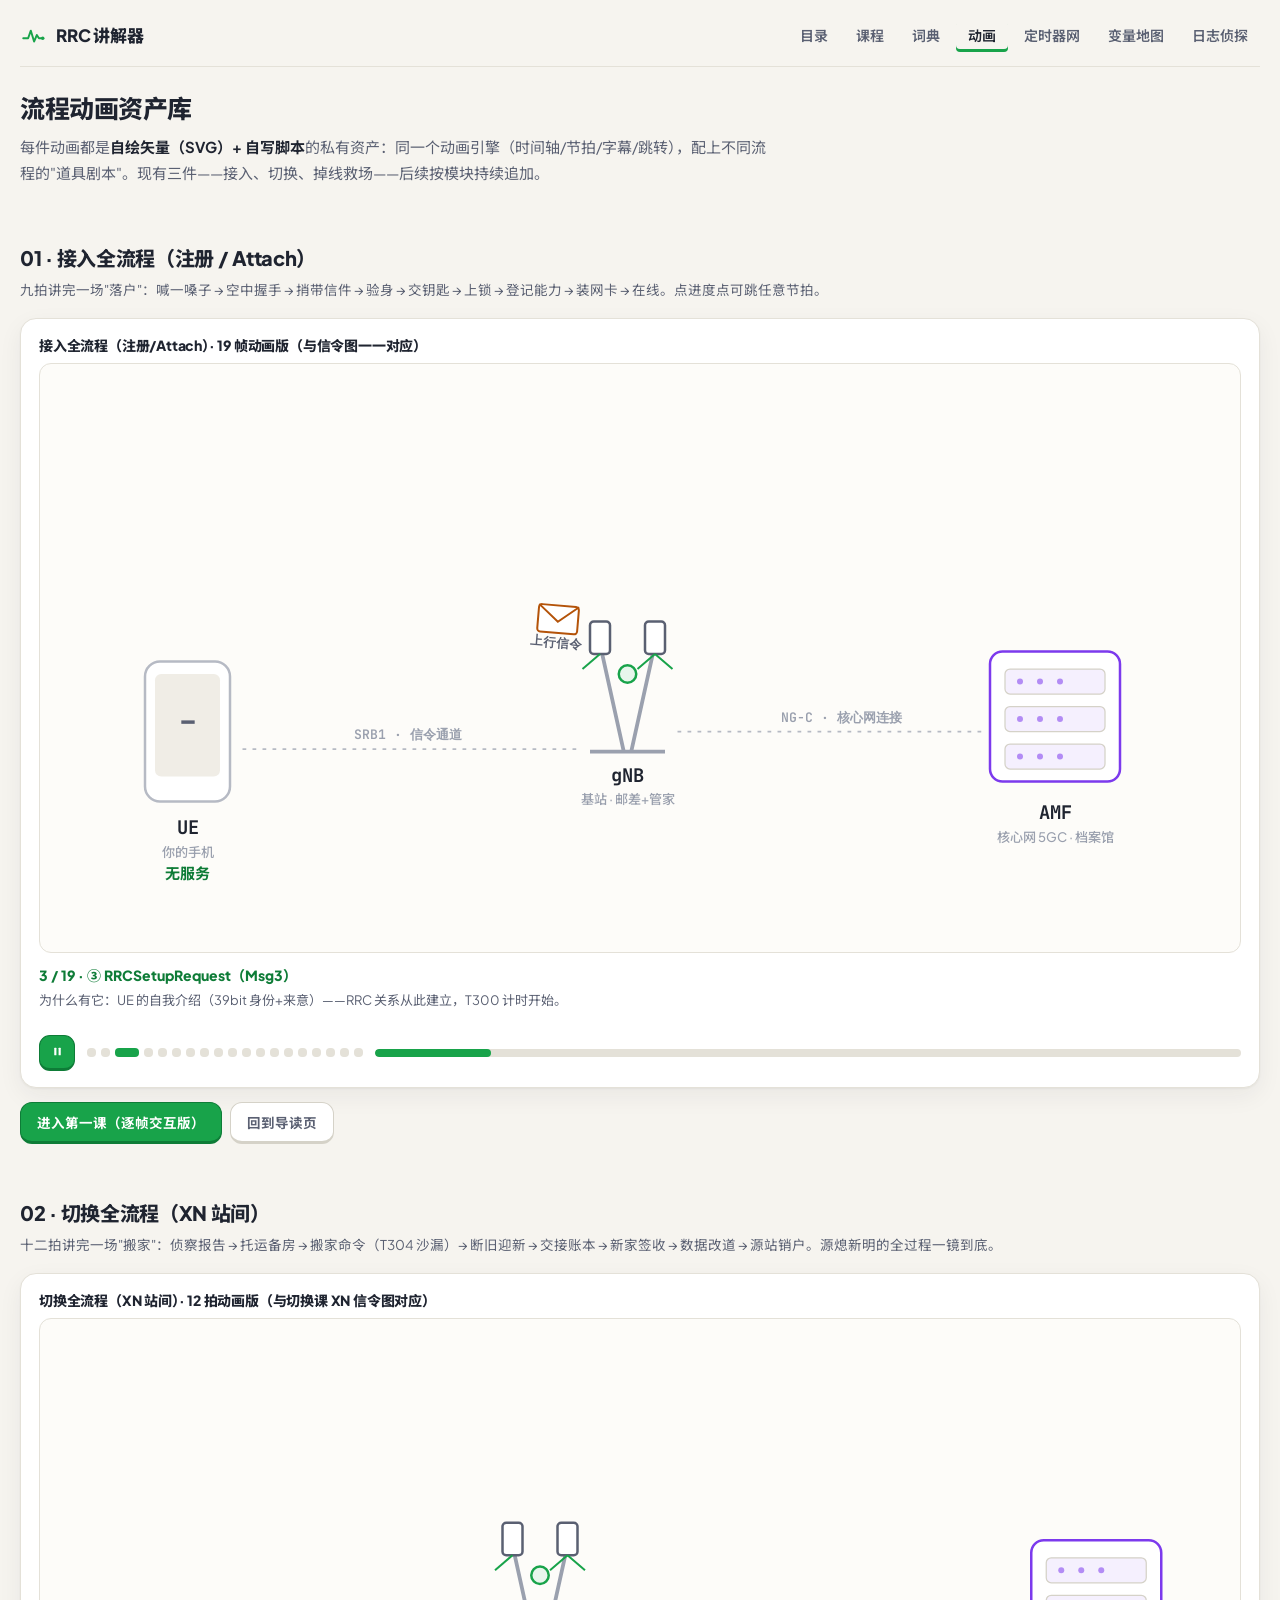
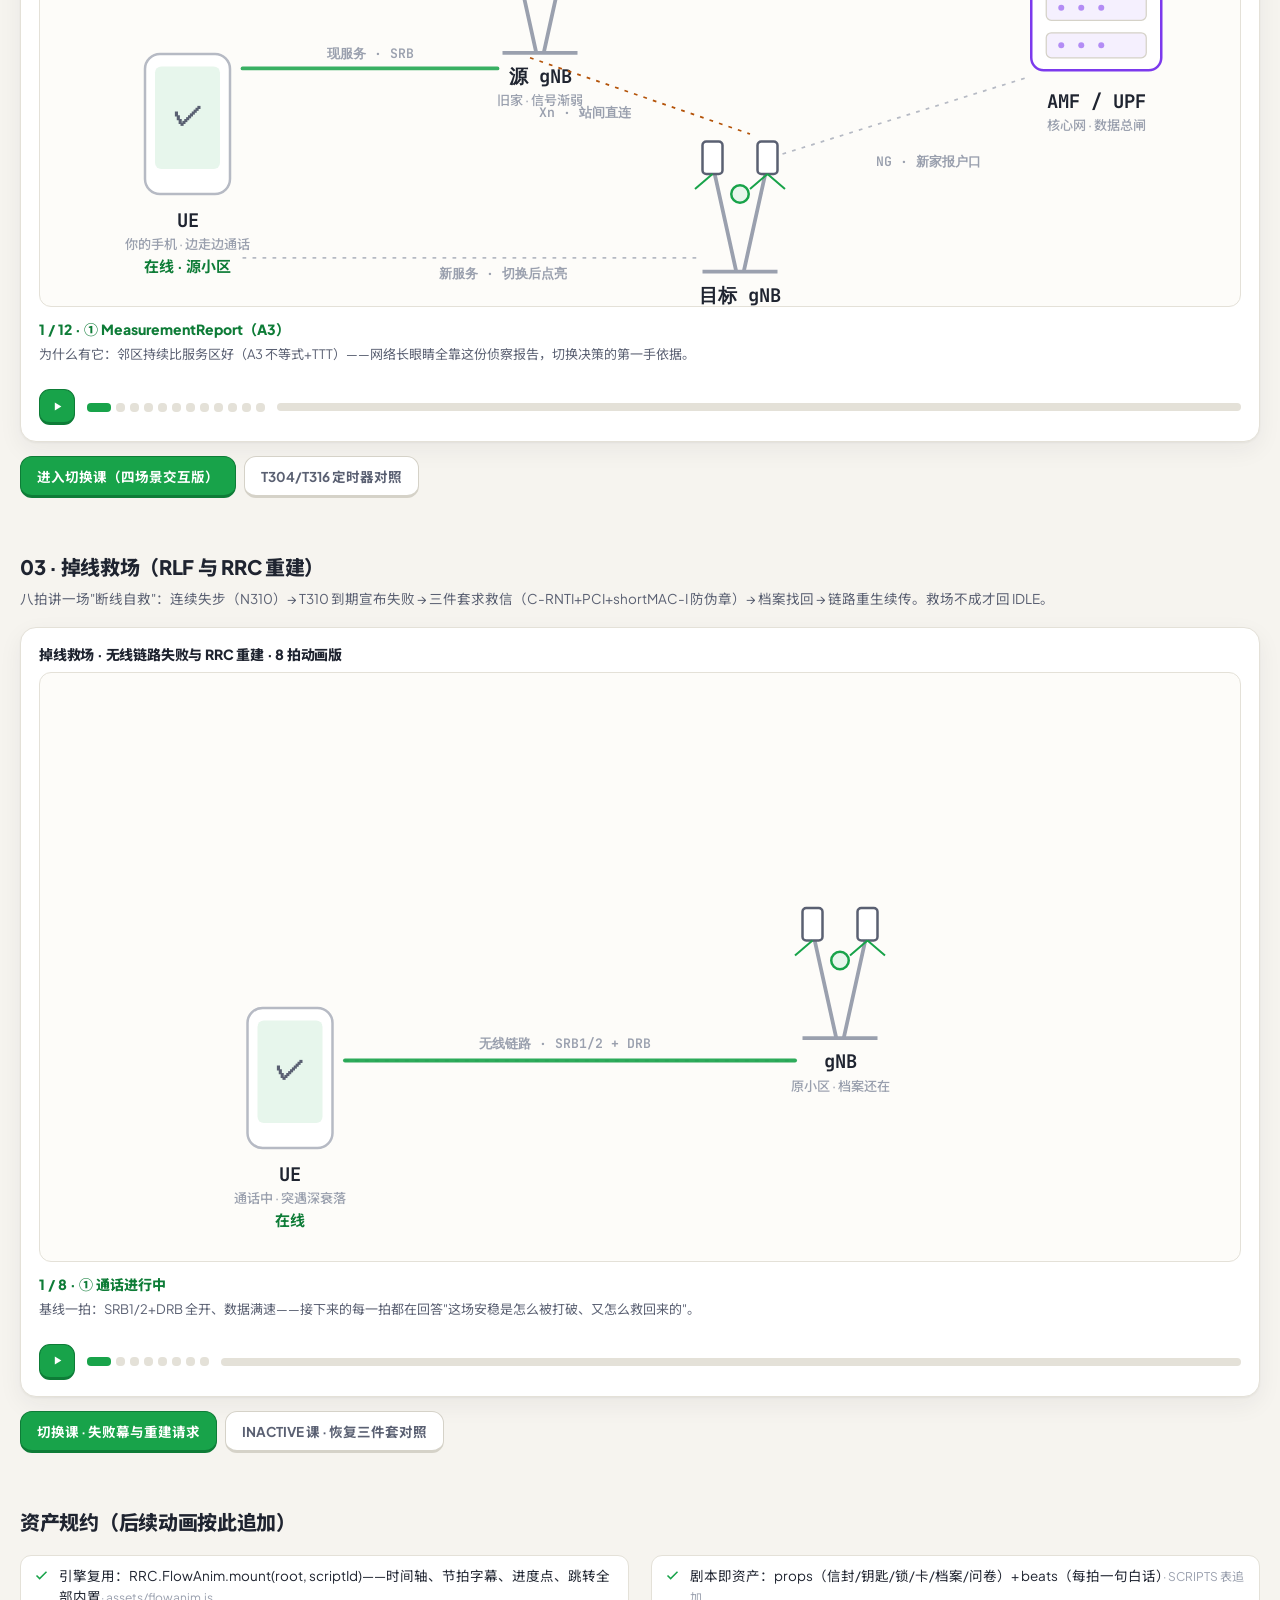
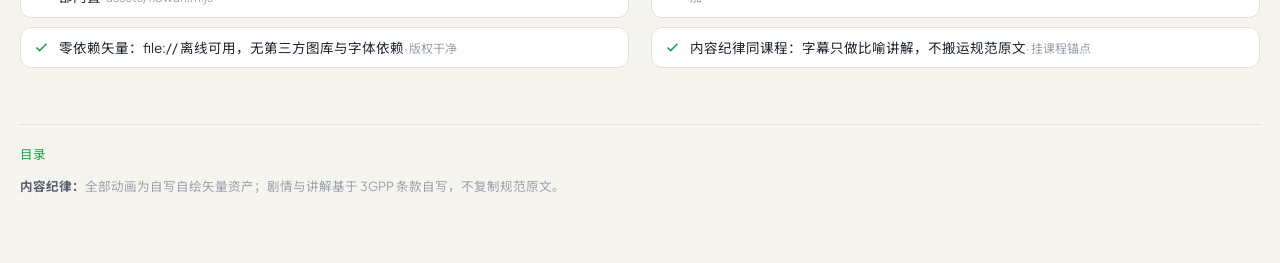
==== anim.html @ 861cbc81 "RRC 讲解器 · 免费层（M0/M1 两课 + 词典/动画/定时器网/变量地图/日志侦探工具页；155 条论断经规范原文比对）" ====
<!doctype html>
<html lang="zh-CN">
<head>
<meta charset="utf-8">
<meta name="viewport" content="width=device-width, initial-scale=1">
<title>流程动画资产库 — RRC 讲解器</title>
<meta name="description" content="自绘 SVG 流程动画资产库：把 3GPP 流程讲成看得见的故事。第一件资产：接入全流程（注册/Attach）60 秒动画。">
<link rel="preconnect" href="https://fonts.googleapis.com">
<link rel="preconnect" href="https://fonts.gstatic.com" crossorigin>
<link href="https://fonts.googleapis.com/css2?family=Plus+Jakarta+Sans:wght@500;600;700;800&family=Noto+Sans+SC:wght@400;500;700&family=JetBrains+Mono:wght@400;500;600&display=swap" rel="stylesheet">
<link rel="stylesheet" href="assets/site.css">
</head>
<body>
<div class="wrap">
<header class="top">
  <a class="brand" href="index.html">
    <svg class="logo" viewBox="0 0 24 24" fill="none" aria-hidden="true"><path d="M3 15 L7.5 15 L10 8 L13 18 L15.5 12 L17.5 15 L21 15" stroke="#18A34A" stroke-width="1.8" stroke-linecap="round" stroke-linejoin="round"/><circle cx="21" cy="15" r="1.6" fill="#18A34A"/></svg>
    RRC 讲解器
  </a>
  <nav class="topnav">
    <a class="navlink" href="index.html">目录</a>
    <a class="navlink" href="app.html">课程</a>
    <a class="navlink" href="dict.html">词典</a>
    <a class="navlink on" href="anim.html">动画</a>
    <a class="navlink" href="timer-net.html">定时器网</a>
    <a class="navlink" href="variables-map.html">变量地图</a>
    <a class="navlink" href="log-detective.html">日志侦探</a>
  </nav>
</header>

<section class="hero" style="padding-top:26px;max-width:760px">
  <h1 style="font-size:25px">流程动画资产库</h1>
  <p class="sub">每件动画都是<b>自绘矢量（SVG）+ 自写脚本</b>的私有资产：同一个动画引擎（时间轴/节拍/字幕/跳转），配上不同流程的"道具剧本"。现有三件——接入、切换、掉线救场——后续按模块持续追加。</p>
</section>

<section class="intro-sec">
  <h2 class="sec">01 · 接入全流程（注册 / Attach）</h2>
  <p class="sec-sub">九拍讲完一场"落户"：喊一嗓子 → 空中握手 → 捎带信件 → 验身 → 交钥匙 → 上锁 → 登记能力 → 装网卡 → 在线。点进度点可跳任意节拍。</p>
  <div id="attach-anim"></div>
  <div class="who-row" style="margin-top:14px">
    <a class="btn primary" href="app.html#ma">进入第一课（逐帧交互版）</a>
    <a class="btn" href="index.html#flow">回到导读页</a>
  </div>
</section>

<section class="intro-sec">
  <h2 class="sec">02 · 切换全流程（XN 站间）</h2>
  <p class="sec-sub">十二拍讲完一场"搬家"：侦察报告 → 托运备房 → 搬家命令（T304 沙漏）→ 断旧迎新 → 交接账本 → 新家签收 → 数据改道 → 源站销户。源熄新明的全过程一镜到底。</p>
  <div id="handover-anim"></div>
  <div class="who-row" style="margin-top:14px">
    <a class="btn primary" href="app.html#m4">进入切换课（四场景交互版）</a>
    <a class="btn" href="timer-net.html">T304/T316 定时器对照</a>
  </div>
</section>

<section class="intro-sec">
  <h2 class="sec">03 · 掉线救场（RLF 与 RRC 重建）</h2>
  <p class="sec-sub">八拍讲一场"断线自救"：连续失步（N310）→ T310 到期宣布失败 → 三件套求救信（C-RNTI+PCI+shortMAC-I 防伪章）→ 档案找回 → 链路重生续传。救场不成才回 IDLE。</p>
  <div id="reestablish-anim"></div>
  <div class="who-row" style="margin-top:14px">
    <a class="btn primary" href="app.html#m4">切换课 · 失败幕与重建请求</a>
    <a class="btn" href="app.html#m6">INACTIVE 课 · 恢复三件套对照</a>
  </div>
</section>

<section class="intro-sec">
  <h2 class="sec">资产规约（后续动画按此追加）</h2>
  <div class="checklist">
    <div class="chk"><svg viewBox="0 0 24 24" fill="none" stroke="currentColor" stroke-width="2.4"><path d="M20 6 9 17l-5-5"/></svg><span>引擎复用：RRC.FlowAnim.mount(root, scriptId)——时间轴、节拍字幕、进度点、跳转全部内置<i>· assets/flowanim.js</i></span></div>
    <div class="chk"><svg viewBox="0 0 24 24" fill="none" stroke="currentColor" stroke-width="2.4"><path d="M20 6 9 17l-5-5"/></svg><span>剧本即资产：props（信封/钥匙/锁/卡/档案/问卷）+ beats（每拍一句白话）<i>· SCRIPTS 表追加</i></span></div>
    <div class="chk"><svg viewBox="0 0 24 24" fill="none" stroke="currentColor" stroke-width="2.4"><path d="M20 6 9 17l-5-5"/></svg><span>零依赖矢量：file:// 离线可用，无第三方图库与字体依赖<i>· 版权干净</i></span></div>
    <div class="chk"><svg viewBox="0 0 24 24" fill="none" stroke="currentColor" stroke-width="2.4"><path d="M20 6 9 17l-5-5"/></svg><span>内容纪律同课程：字幕只做比喻讲解，不搬运规范原文<i>· 挂课程锚点</i></span></div>
  </div>
</section>

<footer>
  <div class="flinks"><a href="index.html">目录</a></div>
  <div><b>内容纪律：</b>全部动画为自写自绘矢量资产；剧情与讲解基于 3GPP 条款自写，不复制规范原文。</div>
</footer>
</div>

<script src="assets/flowanim.js"></script>
<script src="assets/flowanim2.js"></script>
<script>
RRC.FlowAnim.mount(document.getElementById('attach-anim'), 'attach', { autoplay: true });
RRC.FlowAnim.mount(document.getElementById('handover-anim'), 'handover', { autoplay: false });
RRC.FlowAnim.mount(document.getElementById('reestablish-anim'), 'reestablish', { autoplay: false });
</script>
</body>
</html>
---- assets/site.css ----
/* ============================================================
   RRC 讲解器 v2 — site.css「友好导师」主题
   参考：Duolingo（暖白/按压按钮/单一绿）+ Brilliant（连接式路径/低铬）
   令牌见 DESIGN.md v2。类名契约与 v1 完全一致（测试 DOM 契约不破）。
   ============================================================ */
:root{
  --bg:#F6F4EF; --panel:#FFFFFF; --elev:#FFFFFF; --inset:#F0EDE6;
  --tx1:#1F2430; --tx2:#5A6072; --tx3:#9AA0AE; --tx4:#B6BAC4;
  --accent:#18A34A; --accent-deep:#0E7C37; --accent-bg:#E7F6EC; --accent-bd:#18A34A;
  --ul:#B45309; --dl:#2563EB; --nas:#7C3AED; --danger:#DC2626; --ok:#15803D;
  --danger-bg:#FDECEC; --warn-bg:#FFF8E6; --warn-bd:#B45309;
  --bd:#E4E1D8; --bd2:#D5D2C8;
  --sans:'Plus Jakarta Sans','Noto Sans SC',system-ui,'Microsoft YaHei',sans-serif;
  --mono:'JetBrains Mono',ui-monospace,Consolas,monospace;
  --shadow-card:0 1px 2px rgba(31,36,48,.05),0 8px 24px rgba(31,36,48,.06);
}
*{box-sizing:border-box;margin:0;padding:0}
html{scroll-behavior:smooth}
body{background:var(--bg);color:var(--tx1);font-family:var(--sans);font-size:14.5px;line-height:1.7;
  -webkit-font-smoothing:antialiased;padding:0 20px 64px}
button{font-family:var(--sans);cursor:pointer}
a{color:var(--accent);text-decoration:none}
a:hover{text-decoration:underline}
:focus-visible{outline:2px solid var(--accent);outline-offset:2px;border-radius:6px}
@media (prefers-reduced-motion:reduce){*,*::before,*::after{animation:none!important;transition:none!important;scroll-behavior:auto!important}}
.wrap{max-width:1320px;margin:0 auto}
.mono{font-family:var(--mono)}

/* ---------- 页头 ---------- */
header.top{display:flex;align-items:center;justify-content:space-between;gap:16px;
  padding:18px 0 14px;border-bottom:1px solid var(--bd);flex-wrap:wrap}
.brand{display:flex;align-items:center;gap:10px;font-weight:800;font-size:17px;letter-spacing:-.2px;color:var(--tx1)}
.brand:hover{text-decoration:none}
.brand .logo{width:26px;height:26px;display:block}
.brand .ver{font:600 11px var(--mono);color:var(--tx3);background:var(--inset);padding:3px 8px;border-radius:8px}
.topnav{display:flex;gap:4px;align-items:center;flex-wrap:wrap}
.navlink{font:600 14px var(--sans);color:var(--tx2);padding:7px 12px;border-radius:10px}
.navlink:hover{color:var(--tx1);background:var(--inset);text-decoration:none}
.navlink.on{color:var(--tx1);box-shadow:inset 0 -3px 0 var(--accent);border-radius:10px 10px 4px 4px}

/* ---------- 首屏（紧凑、左对齐） ---------- */
.hero{padding:36px 0 4px;max-width:760px}
.hero h1{font-size:27px;font-weight:800;letter-spacing:-.5px;line-height:1.25}
.hero .sub{color:var(--tx2);margin-top:10px;font-size:15px}
.hero .sub b{color:var(--tx1);font-weight:700}
.hero .cta{margin-top:18px;display:flex;gap:12px;align-items:center;flex-wrap:wrap}
.hero .meta{margin-top:12px;font:500 12.5px var(--mono);color:var(--tx3)}

/* ---------- 区块标题 ---------- */
h2.sec{font-size:20px;font-weight:800;letter-spacing:-.3px;margin-top:48px}
.sec-sub{color:var(--tx2);font-size:13.5px;margin-top:4px}

/* ---------- 播放器三栏（hairline 分栏，非盒） ---------- */
/* v4.1：右栏加宽为弹性 minmax(340px,31%)——字段树嵌套三四层后不再挤成竖排 */
.workbench{display:grid;grid-template-columns:minmax(220px,17%) minmax(0,1fr) minmax(340px,31%);gap:0;margin-top:22px;
  background:var(--panel);border:1px solid var(--bd);border-radius:16px;box-shadow:var(--shadow-card);overflow:hidden;
  align-items:start}
.workbench>*{padding:18px}
/* 三栏各自封顶内部滚动：右栏不再把整行撑高，中图不再被稀释成"半版" */
.workbench>aside{max-height:calc(100vh - 130px);overflow-y:auto;position:sticky;top:70px}
.workbench>.canvas-panel{min-height:calc(100vh - 130px);display:flex;flex-direction:column}
/* 右栏（详情）与中栏等高：跟随中栏拉伸对齐，纵向空间用来看字段树（页面级滚动；左栏仍 sticky） */
.workbench>aside:last-child{min-height:calc(100vh - 130px);max-height:none;position:static;overflow:visible;align-self:stretch}
.workbench>*+*{border-left:1px solid var(--bd)}
.panel{background:var(--panel)}
.panel-head{font:700 13px var(--sans);color:var(--tx2);display:flex;align-items:center;
  justify-content:space-between;margin-bottom:14px;gap:8px}
.panel-head span{font-weight:500;color:var(--tx3)}

/* 状态/阶段卡（扁平块） */
.state-card{position:relative;border:1px solid var(--bd);background:var(--panel);border-radius:12px;
  padding:11px 13px;transition:all .25s;margin-bottom:2px}
.state-card .st-name{font:700 13px var(--sans);display:flex;align-items:center;gap:8px}
.state-card .st-desc{font-size:12px;color:var(--tx2);margin-top:4px;line-height:1.55}
.state-card .dot{width:9px;height:9px;border-radius:50%;background:var(--bd2);flex:none;transition:all .25s}
.state-card.on{border-color:var(--accent);background:var(--accent-bg);box-shadow:inset 3px 0 0 var(--accent)}
.state-card.on .dot{background:var(--accent)}
.state-card.on .st-name{color:var(--accent-deep)}
.state-card.locked{border-style:dashed;background:transparent}
.state-card.locked .st-name{color:var(--tx3)}
.state-card .failtag{display:none;margin-top:8px;font:600 11px var(--mono);color:var(--danger);
  background:var(--danger-bg);border-radius:6px;padding:3px 8px}
.state-card.failed{border-color:var(--danger);background:var(--danger-bg);box-shadow:inset 3px 0 0 var(--danger)}
.state-card.failed .failtag{display:inline-block}
.state-edge{position:relative;height:40px;display:flex;align-items:center;justify-content:center}
.state-edge::before{content:"";position:absolute;left:50%;top:4px;bottom:4px;width:2px;background:var(--bd2);border-radius:1px}
.state-edge .elabel{position:relative;font:600 11.5px var(--sans);color:var(--tx3);background:var(--panel);
  border:1px solid var(--bd2);border-radius:999px;padding:2px 11px;transition:all .3s;text-align:center;max-width:230px}
.state-edge.on .elabel{color:var(--accent-deep);border-color:var(--accent);background:var(--accent-bg);animation:pop .35s ease}
@keyframes pop{0%{transform:scale(.92)}60%{transform:scale(1.05)}100%{transform:scale(1)}}
.state-note{margin-top:14px;font-size:12px;color:var(--tx3);line-height:1.6;border-top:1px solid var(--bd);padding-top:10px}
.state-note b{color:var(--tx2);font-weight:700}

/* 时序画布：白纸卡 */
.canvas-panel{background:var(--panel)}
.canvas-wrap{position:relative;background:#FFFFFF;border:1px solid var(--bd);border-radius:12px;flex:1;
  display:flex;flex-direction:column;min-height:0}
.canvas-wrap svg{display:block;width:100%;flex:1;min-height:0;aspect-ratio:auto}
.legend{display:flex;gap:12px;align-items:center;font:600 11.5px var(--sans);color:var(--tx3)}
.legend i{display:inline-block;width:9px;height:9px;border-radius:3px;margin-right:5px;vertical-align:-1px}
.canvas-hint{position:absolute;left:50%;top:44%;transform:translate(-50%,-50%);text-align:center;
  color:var(--tx3);font-size:13.5px;pointer-events:none;transition:opacity .4s;line-height:2}
.canvas-hint .kb{font:600 11.5px var(--mono);color:var(--tx2);background:var(--inset);border:1px solid var(--bd2);
  border-bottom-width:2px;border-radius:6px;padding:1px 7px;margin:0 2px}
.canvas-hint.off{opacity:0}

/* svg 消息（数据语义色已在 JS 内联，文本/编号在此） */
.msg{transition:opacity .35s;cursor:pointer}
.msg:hover{opacity:.85}
.msg.future:hover{opacity:.55}
.msg:hover .mlabel,.msg:hover .fx-label{text-decoration:underline;text-underline-offset:3px}
.msg.future{opacity:.12}
.msg.past{opacity:.42}
.msg.active{opacity:1}
.wire{stroke-dasharray:1;stroke-dashoffset:0}
.msg.future .wire{stroke-dashoffset:1}
.msg.active .wire{animation:draw .45s ease forwards}
@keyframes draw{from{stroke-dashoffset:1}to{stroke-dashoffset:0}}
.mlabel{font:700 12.5px var(--mono);fill:var(--tx1);text-anchor:middle}
.chan{font:600 10.5px var(--mono);fill:var(--tx3);text-anchor:middle}
.numc{fill:#FFFFFF;stroke:var(--bd2);transition:all .3s}
.numt{font:700 10px var(--mono);fill:var(--tx2);text-anchor:middle;dominant-baseline:central}
.msg.active .numc{fill:var(--accent-bg);stroke:var(--accent)}
.msg.active .numt{fill:var(--accent-deep)}
.actor-box{fill:#FFFFFF;stroke:var(--bd2)}
.actor-t{font:700 13px var(--mono);fill:var(--tx1);text-anchor:middle}
.actor-s{font:500 10.5px var(--sans);fill:var(--tx3);text-anchor:middle}
.actor-sub{stroke:var(--bd2);stroke-dasharray:3 5}
.clockc{fill:none;stroke:var(--danger);stroke-width:1.6}
.clockh{stroke:var(--danger);stroke-width:1.6;stroke-linecap:round}
.msg.active .clockc,.msg.active .clockh{animation:pulse 1.6s ease-in-out infinite}
@keyframes pulse{0%,100%{opacity:1}50%{opacity:.35}}
.idlebox{fill:var(--danger-bg);stroke:var(--danger)}
.idlet{font:700 11px var(--mono);fill:var(--danger);text-anchor:middle}
.fx-label{font:700 12px var(--mono);fill:var(--danger);text-anchor:start}
.hint2{font:600 11.5px var(--mono);fill:var(--tx4);text-anchor:middle}
.intbox{fill:var(--inset);stroke:var(--bd2);stroke-dasharray:4 4}
.intt{font:700 12px var(--mono);fill:var(--tx2);text-anchor:start}
.ints{font:600 10.5px var(--mono);fill:var(--tx3);text-anchor:start}
.actor-amf.flash .actor-box{stroke:var(--nas);fill:#F5F0FE}

/* 控件条（按压式） */
.controls{display:flex;align-items:center;gap:10px;margin-top:14px;flex-wrap:wrap}
.ctl{width:38px;height:38px;display:inline-flex;align-items:center;justify-content:center;background:#FFFFFF;
  border:1px solid var(--bd2);border-bottom-width:3px;border-radius:12px;color:var(--tx2);transition:all .15s}
.ctl:hover{color:var(--tx1);border-color:var(--tx4)}
.ctl:active{transform:translateY(2px);border-bottom-width:1px}
.ctl.primary{background:var(--accent);border-color:var(--accent-deep);color:#FFFFFF}
.ctl.primary:hover{background:var(--accent-deep);border-color:var(--accent-deep)}
.ctl svg{display:block}
.dots{display:flex;gap:5px;align-items:center;margin:0 4px}
.pdot{width:9px;height:9px;border-radius:4px;background:var(--bd);border:none;padding:0;transition:all .25s}
.pdot.on{width:22px;background:var(--accent)}
.pdot.past{background:var(--tx4)}
.speed{display:flex;border:1px solid var(--bd2);border-radius:10px;overflow:hidden;background:#FFFFFF}
.speed button{background:transparent;border:none;color:var(--tx3);font:700 12px var(--mono);padding:6px 11px}
.speed button.on{background:var(--accent-bg);color:var(--accent-deep)}
.branch{display:flex;align-items:center;gap:8px;margin-left:auto;font-size:13px;font-weight:600;color:var(--tx2);cursor:pointer;user-select:none}
.switch{position:relative;width:38px;height:22px;flex:none}
.switch input{position:absolute;opacity:0;width:100%;height:100%;cursor:pointer;margin:0}
.switch .tr{position:absolute;inset:0;border-radius:999px;background:var(--bd2);transition:background .25s}
.switch .kn{position:absolute;top:3px;left:3px;width:16px;height:16px;border-radius:50%;background:#FFFFFF;
  box-shadow:0 1px 2px rgba(31,36,48,.25);transition:transform .25s}
.switch input:checked ~ .tr{background:var(--danger)}
.switch input:checked ~ .kn{transform:translateX(16px)}

/* 讲解面板（笔记式） */
.explain-body{animation:fadein .18s ease}
@keyframes fadein{from{opacity:0;transform:translateY(4px)}to{opacity:1;transform:none}}
.step-kicker{font:700 12.5px var(--sans);color:var(--tx3)}
.step-kicker .dir-ul{color:var(--ul)} .step-kicker .dir-dl{color:var(--dl)}
.step-kicker .dir-nas{color:var(--nas)} .step-kicker .dir-warn{color:var(--danger)}
.step-kicker .dir-int{color:var(--tx2)}
.step-title{font-size:18px;font-weight:800;letter-spacing:-.2px;margin-top:7px;line-height:1.35}
.step-narr{color:var(--tx2);margin-top:9px;font-size:14px;white-space:pre-line}
.chips{display:flex;flex-wrap:wrap;gap:6px;margin-top:13px}
.chip-ie{font:600 11.5px var(--mono);color:var(--tx2);background:var(--inset);border-radius:7px;padding:3px 9px}

/* ---------- v2 深度渲染：§引用徽章 / 信元解剖表 / 失败分支卡 / 决策点 ---------- */
.explain-body strong,.fc-field strong,.fc-deep strong,.dp-card strong,.qcard strong,.ie-row strong{
  font-weight:700;color:var(--tx1)}
.ref-badge{display:inline-flex;align-items:center;font:600 11px var(--mono);color:var(--tx2);
  background:var(--inset);border:1px solid var(--bd);border-radius:6px;padding:2px 7px;white-space:nowrap}
.refs-row{display:flex;align-items:center;gap:6px;flex-wrap:wrap;margin-top:14px;padding-top:11px;border-top:1px dashed var(--bd)}
.refs-cap{font:800 10.5px var(--sans);letter-spacing:.06em;color:var(--tx3);text-transform:uppercase}

.ie-table{margin-top:14px;border:1px solid var(--bd);border-radius:10px;overflow:hidden;background:var(--panel)}
.ie-cap{display:flex;align-items:center;gap:7px;font:800 11.5px var(--sans);color:var(--tx2);
  background:var(--inset);padding:8px 12px;letter-spacing:.02em}
.ie-row{padding:7px 12px;border-top:1px solid var(--bd)}
.ie-row:first-of-type{border-top:none}
.ie-row.extra{display:none}
.ie-table.all .ie-row.extra{display:block}
.ie-more{margin-left:auto;font:700 11px var(--mono);color:var(--accent-deep);background:var(--accent-bg);
  border:none;border-radius:6px;padding:3px 10px;cursor:pointer}
.ie-more:hover{background:#d5efe0}
/* ---- v2.2 信元树：点行看详情 / 箭头展开子字段（名称+徽章一行，类型另起一行） ---- */
.ie-head{display:block;cursor:pointer;user-select:none}
.ie-head:hover .ie-name{color:var(--accent-deep)}
.ie-top{display:flex;align-items:center;gap:8px;min-width:0}
.ie-tog{flex:none;width:16px;height:16px;display:inline-flex;align-items:center;justify-content:center;
  color:var(--tx3);border-radius:4px;transition:transform .15s,background .15s}
.ie-tog:not(.leaf):hover{background:var(--inset);color:var(--tx1)}
.ie-row.kids-open>.ie-head .ie-tog{transform:rotate(90deg)}
.ie-tog.leaf{pointer-events:none}
.ie-name{font:700 12.5px var(--mono);color:var(--tx1);overflow-wrap:anywhere;transition:color .12s}
.ie-pres{flex:none;font:800 10.5px var(--mono);border-radius:5px;padding:2px 7px}
.ie-pres.p-m{color:var(--accent-deep);background:var(--accent-bg)}
.ie-pres.p-o{color:var(--tx2);background:var(--inset)}
.ie-pres.p-c{color:var(--ul);background:var(--warn-bg)}
.ie-head .ie-type{display:block;font:500 11px var(--mono);color:var(--tx3);line-height:1.5;
  word-break:break-word;margin-top:3px;padding-left:24px}
.ie-detail{display:none;padding:2px 0 4px 24px}
.ie-row.open>.ie-detail{display:block}
.ie-sem{font-size:12.5px;color:var(--tx2);line-height:1.65;margin-top:4px}
.ie-meta{display:flex;gap:7px;align-items:baseline;margin-top:6px;font-size:12.5px;line-height:1.6;
  color:var(--accent-deep);background:var(--accent-bg);border-radius:0 8px 8px 0;padding:6px 10px;border-left:3px solid var(--accent)}
.ie-meta svg{flex:none;transform:translateY(1.5px);color:var(--accent)}
.ie-vals{margin-top:7px;border:1px dashed var(--bd2);border-radius:8px;padding:6px 9px;background:#FFFFFF}
.ie-vals-cap{font:800 10.5px var(--sans);letter-spacing:.05em;color:var(--tx3);text-transform:uppercase;margin-bottom:4px}
.ie-val{display:flex;gap:8px;align-items:baseline;font-size:11.5px;color:var(--tx2);line-height:1.6;padding:1.5px 0}
.ie-val code{font:600 11px var(--mono);color:var(--tx1);background:var(--inset);border-radius:5px;padding:1px 6px;overflow-wrap:anywhere}
.ie-val span{min-width:0}
.ie-refrow{margin-top:7px;display:flex;align-items:center;gap:8px;flex-wrap:wrap}
.ie-dict{font:700 11px var(--mono);color:var(--nas);background:#F5F0FE;border:1px solid #DDD3F5;
  border-radius:6px;padding:2px 8px;text-decoration:none}
.ie-dict:hover{border-color:var(--nas);text-decoration:none;background:#EDE4FC}
/* v4.1：缩进减浅（原 22+10 每层，四层深树吃掉 96px 宽度） */
.ie-kids{display:none;margin:5px 0 3px 10px;padding-left:8px;border-left:1px dashed var(--bd2)}
.ie-row.has-kids.kids-open>.ie-kids{display:block}
.ie-kids .ie-row{padding:6px 4px;border-top:none;border-bottom:1px dashed var(--bd)}
.ie-kids .ie-row:last-child{border-bottom:none}

/* 场景分段按钮（v2.2：站内/XN/NG 多信令图切换） */
.scn{display:flex;border:1px solid var(--bd2);border-radius:10px;overflow:hidden;background:#FFFFFF}
.scn button{background:transparent;border:none;color:var(--tx2);font:700 12px var(--sans);padding:7px 13px;
  border-left:1px solid var(--bd);transition:all .15s}
.scn button:first-child{border-left:none}
.scn button:hover{color:var(--tx1);background:var(--inset)}
.scn button.on{background:var(--accent-bg);color:var(--accent-deep)}

.fail-deck{margin-top:22px;border:1px solid var(--bd);border-radius:16px;background:var(--panel);
  box-shadow:var(--shadow-card);padding:20px 22px}
.fd-head{font:800 15px var(--sans);color:var(--tx1);letter-spacing:.02em}
.fd-sub{font-size:12.5px;color:var(--tx3);margin-top:4px;line-height:1.5}
.fgrid{display:grid;grid-template-columns:repeat(2,1fr);gap:14px;margin-top:14px}
.fail-card{border:1px solid var(--bd);border-left:3px solid var(--danger);border-radius:9px;
  background:var(--panel);padding:12px 14px}
.fc-top{display:flex;align-items:center;gap:7px;flex-wrap:wrap}
.fc-id{font:700 12px var(--mono);color:var(--danger)}
.fc-timer{font:700 10.5px var(--mono);color:var(--danger);background:var(--danger-bg);border-radius:5px;padding:2px 8px}
.fc-field{display:flex;gap:8px;margin-top:6px;font-size:12px;color:var(--tx2);line-height:1.6}
.fc-field b{flex:none;font:800 10.5px var(--sans);color:var(--tx3);margin-top:2px;letter-spacing:.05em}
.fc-deep{margin-top:9px;padding:9px 11px;border-top:1px dashed var(--bd);font-size:12px;color:var(--tx2);line-height:1.7;background:var(--inset);border-radius:0 0 8px 8px}

.dp-card{margin-top:14px;border:1.5px solid var(--accent);border-radius:11px;background:var(--panel);overflow:hidden}
.dp-head{display:flex;align-items:center;gap:7px;font:800 11.5px var(--sans);color:var(--accent-deep);
  background:var(--accent-bg);padding:8px 12px;letter-spacing:.02em}
.dp-q{font:700 13.5px var(--sans);color:var(--tx1);padding:10px 12px 2px;line-height:1.55}
.dp-opts{display:grid;gap:7px;padding:9px 12px 12px}
.dp-opt{text-align:left;font:500 12.5px var(--sans);color:var(--tx1);background:var(--panel);
  border:1px solid var(--bd2);border-radius:8px;padding:8px 11px;cursor:pointer;transition:border-color .12s,background .12s}
.dp-opt:hover:not(:disabled){border-color:var(--accent);background:var(--accent-bg)}
.dp-opt.correct{border-color:var(--accent);background:var(--accent-bg);color:var(--accent-deep);font-weight:700}
.dp-opt.wrong{border-color:var(--danger);background:var(--danger-bg);color:var(--danger)}
.dp-opt:disabled{cursor:default;opacity:.92}
.dp-why{margin:0 12px 12px;font-size:12.5px;color:var(--tx2);line-height:1.65;display:flex;gap:8px;align-items:baseline;flex-wrap:wrap}
.exambox{margin-top:15px;border-left:3px solid var(--warn-bd);background:var(--warn-bg);
  border-radius:0 12px 12px 0;padding:10px 13px}
.exambox .exam-head{font:800 12px var(--sans);color:var(--ul);display:flex;align-items:center;gap:6px}
.exambox p{font-size:13px;color:var(--tx2);margin-top:5px;line-height:1.65}

/* ---------- 测验（按压式选项） ---------- */
section.quiz{margin-top:26px}
.qgrid{display:grid;grid-template-columns:repeat(3,1fr);gap:14px;margin-top:16px}
.qgrid.single{grid-template-columns:1fr;max-width:760px}
.qcard{background:var(--panel);border:1px solid var(--bd);border-radius:16px;padding:18px;box-shadow:var(--shadow-card)}
.qtag{font:800 11px var(--mono);color:var(--tx3)}
.qtext{font-weight:700;font-size:14.5px;margin-top:8px;line-height:1.5}
.opts{display:flex;flex-direction:column;gap:8px;margin-top:12px}
.opt{text-align:left;background:#FFFFFF;border:1px solid var(--bd2);border-bottom-width:3px;border-radius:12px;
  color:var(--tx2);font-size:13.5px;font-weight:600;padding:10px 13px;transition:all .15s}
.opt:hover:not(:disabled){border-color:var(--tx4);color:var(--tx1)}
.opt:active:not(:disabled){transform:translateY(2px);border-bottom-width:1px}
.opt.correct{border-color:var(--accent);background:var(--accent-bg);color:var(--accent-deep)}
.opt.wrong{border-color:var(--danger);background:var(--danger-bg);color:var(--danger);animation:shake .3s}
.opt:disabled{cursor:default;opacity:.9}
@keyframes shake{0%,100%{transform:none}25%{transform:translateX(-4px)}75%{transform:translateX(4px)}}
.why{display:none;margin-top:12px;font-size:13px;color:var(--tx2);border-top:1px solid var(--bd);padding-top:10px;line-height:1.65}
.why.show{display:block}
.why b{color:var(--ok);font-weight:800}
.why.wrong-ans b{color:var(--danger)}
.quiz-score{margin-top:14px;font:700 13.5px var(--sans);color:var(--tx2)}
.quiz-score b{color:var(--accent-deep);font-weight:800}

/* ---------- Hub：连接式学习路径 + 行式列表 ---------- */
.pathline{display:flex;gap:0;align-items:stretch;margin-top:20px;overflow-x:auto;padding:14px 2px;
  background:var(--panel);border:1px solid var(--bd);border-radius:16px;box-shadow:var(--shadow-card)}
.pathstep{flex:none;display:flex;flex-direction:column;align-items:center;justify-content:center;gap:6px;
  background:var(--bg);border:1px solid var(--bd2);border-radius:14px;padding:12px 14px;min-width:104px;text-align:center}
.pathstep .n{font:800 12px var(--mono);color:var(--tx2);background:#FFFFFF;border:1px solid var(--bd2);
  border-radius:999px;width:24px;height:24px;display:inline-flex;align-items:center;justify-content:center}
.pathstep{font:700 12.5px var(--sans);color:var(--tx2)}
.pathsep{flex:none;width:26px;height:2px;background:var(--bd2);align-self:center;font-size:0;color:transparent}
.mgrid{display:grid;grid-template-columns:repeat(2,1fr);gap:14px;margin-top:16px}
.mcard{position:relative;display:block;background:var(--panel);border:1px solid var(--bd);border-radius:16px;
  padding:16px 18px;transition:all .2s;color:var(--tx1)}
.mcard:hover{transform:translateY(-2px);border-color:var(--accent);box-shadow:var(--shadow-card);text-decoration:none}
.mcard .mtop{display:flex;align-items:center;justify-content:space-between;gap:8px}
.mcard .mnum{font:800 11.5px var(--mono);color:var(--tx3)}
.mcard .mname{font-weight:800;font-size:16px;letter-spacing:-.2px;margin-top:9px}
.mcard .mdesc{font-size:13px;color:var(--tx2);margin-top:3px;line-height:1.55}
.mcard .mmeta{font:600 12px var(--mono);color:var(--tx3);margin-top:9px}
.mcard .mprog{margin-top:10px;height:8px;border-radius:4px;background:var(--bd);overflow:hidden}
.mcard .mprog i{display:block;height:100%;background:var(--accent);border-radius:4px;transition:width .4s}
.mcard .mfoot{display:flex;justify-content:space-between;align-items:center;margin-top:8px;font-size:12.5px;font-weight:600;color:var(--tx3)}
.mcard .mfoot .done{color:var(--ok);font-weight:800}
.badge{font:700 11px var(--sans);padding:3px 10px;border-radius:999px;background:var(--inset);color:var(--tx3);flex:none}
.badge.free{background:var(--accent-bg);color:var(--accent-deep)}
.badge.paid{color:var(--tx3)}
.mcard svg.lock{color:var(--tx4);flex:none}
.hub-tools{display:flex;gap:10px;align-items:center;margin-top:18px;flex-wrap:wrap}
.filter{flex:1;min-width:220px;position:relative}
.filter input{width:100%;background:#FFFFFF;border:1px solid var(--bd2);border-radius:10px;color:var(--tx1);
  font:500 14px var(--sans);padding:10px 14px}
.filter input::placeholder{color:var(--tx4)}
.btn{display:inline-flex;align-items:center;gap:6px;background:#FFFFFF;border:1px solid var(--bd2);
  border-bottom-width:3px;border-radius:12px;color:var(--tx2);font:700 13.5px var(--sans);padding:9px 16px;transition:all .15s}
.btn:hover{color:var(--tx1);border-color:var(--tx4)}
.btn:active{transform:translateY(2px);border-bottom-width:1px}
.btn.primary{background:var(--accent);border-color:var(--accent-deep);color:#FFFFFF}
.btn.primary:hover{background:var(--accent-deep)}
.btn.sm{padding:5px 12px;font-size:12.5px;border-radius:10px}
.progressbar{height:10px;border-radius:5px;background:var(--bd);overflow:hidden;margin-top:8px}
.progressbar i{display:block;height:100%;background:var(--accent);border-radius:5px;transition:width .4s}
.license-card{margin-top:18px;background:var(--panel);border:1px solid var(--bd);border-radius:16px;
  padding:16px 18px;display:flex;gap:14px;align-items:center;justify-content:space-between;flex-wrap:wrap;box-shadow:var(--shadow-card)}
.license-card .lc-t{font-weight:800;font-size:14px}
.license-card .lc-d{font-size:12.5px;color:var(--tx2);margin-top:3px}
.license-state{font:700 12px var(--mono);padding:4px 10px;border-radius:999px;background:var(--inset);color:var(--tx3)}
.license-state.on{background:var(--accent-bg);color:var(--accent-deep)}

/* ---------- Gate 付费墙 ---------- */
.gate-wrap{display:flex;align-items:center;justify-content:center;min-height:64vh}
.gate{width:100%;max-width:540px;background:var(--panel);border:1px solid var(--bd);border-radius:20px;
  padding:30px;box-shadow:var(--shadow-card)}
.gate .g-kicker{font:700 12px var(--mono);color:var(--tx3)}
.gate h2{font-size:23px;font-weight:800;letter-spacing:-.4px;margin-top:8px}
.gate .g-sub{color:var(--tx2);font-size:14px;margin-top:8px}
.gate ul{list-style:none;margin-top:18px;display:flex;flex-direction:column;gap:10px}
.gate li{display:flex;gap:10px;align-items:flex-start;font-size:14px;color:var(--tx2);font-weight:500}
.gate li svg{flex:none;margin-top:4px;color:var(--accent)}
.gate .g-price{margin-top:20px;padding-top:16px;border-top:1px solid var(--bd);font-size:13px;color:var(--tx2);line-height:1.8}
.gate .g-price b{color:var(--tx1);font-weight:800}
.gate .g-actions{display:flex;gap:12px;margin-top:18px;flex-wrap:wrap}
.gate .g-note{margin-top:14px;font-size:12px;color:var(--tx3);line-height:1.65}

/* ---------- 面包屑 / 模块导航 ---------- */
.crumb{display:flex;align-items:center;justify-content:space-between;gap:12px;margin-top:20px;flex-wrap:wrap}
.crumb .path{font:600 12.5px var(--sans);color:var(--tx3);display:flex;gap:8px;align-items:center;flex-wrap:wrap}
.crumb .path a{color:var(--tx3)}
.crumb .path a:hover{color:var(--accent-deep)}
.crumb .path .cur{color:var(--tx1);font-weight:800}
.modnav{display:flex;gap:8px}

/* 待核验横幅（黄纸便签） */
.verify-banner{margin-top:16px;display:flex;gap:10px;align-items:flex-start;background:var(--warn-bg);
  border:1px solid #F0E2C0;border-left:3px solid var(--warn-bd);border-radius:0 12px 12px 0;
  padding:11px 14px;font-size:13px;color:var(--tx2)}
.verify-banner svg{flex:none;margin-top:3px;color:var(--ul)}
.verify-banner b{color:var(--tx1)}

/* ---------- 导读页（index 营销层） ---------- */
.intro-hero{padding-top:30px;max-width:860px}
.intro-kicker{display:inline-block;font:700 12px var(--sans);color:var(--accent-deep);
  background:var(--accent-bg);border:1px solid var(--accent);border-radius:999px;padding:5px 14px;margin-bottom:16px}
.intro-hero h1{font-size:30px}
.intro-hero h1 .hl{color:var(--accent-deep)}
.intro-sec{margin-top:52px}
.hook-grid{display:grid;grid-template-columns:repeat(2,1fr);gap:14px;margin-top:16px}
.hook{position:relative;display:flex;flex-direction:column;gap:8px;background:var(--panel);border:1px solid var(--bd);
  border-radius:14px;padding:18px 20px;color:var(--tx1);box-shadow:var(--shadow-card);transition:all .2s}
.hook:hover{transform:translateY(-2px);border-color:var(--accent);text-decoration:none}
.hook-q{font-weight:800;font-size:15.5px;letter-spacing:-.2px;line-height:1.45}
.hook-a{font-size:13px;color:var(--tx2);line-height:1.7}
.hook-go{margin-top:auto;font:700 12.5px var(--sans);color:var(--accent-deep)}
.hook:hover .hook-go{text-decoration:underline;text-underline-offset:3px}
.vs-rows{display:flex;flex-direction:column;gap:10px;margin-top:16px}
.vs-row{display:grid;grid-template-columns:1fr 44px 1fr;gap:10px;align-items:stretch}
.vs-old{background:var(--inset);border:1px solid var(--bd);border-radius:12px;padding:12px 16px;
  font-size:13px;color:var(--tx3);line-height:1.65}
.vs-old b{color:var(--tx2);font-weight:700;margin-right:6px}
.vs-arrow{display:flex;align-items:center;justify-content:center;color:var(--accent)}
.vs-new{background:var(--panel);border:1px solid var(--accent);border-radius:12px;padding:12px 16px;
  font-size:13px;color:var(--tx1);line-height:1.65;box-shadow:var(--shadow-card)}
.vs-new b{color:var(--accent-deep);font-weight:800;margin-right:6px}
.teaser{max-width:720px;background:var(--panel);border:1px solid var(--bd);border-radius:16px;
  padding:20px 22px;box-shadow:var(--shadow-card);margin-top:16px}
.teaser .qtag{font:800 11px var(--mono);color:var(--tx3)}
.teaser .qtext{font-weight:700;font-size:16px;margin-top:8px;line-height:1.5}
.teaser .opts{margin-top:14px}
.teaser .opt{width:100%;text-align:left}
.teaser-note{max-width:720px;font-size:12.5px;color:var(--tx3);line-height:1.7;margin-top:12px}
.checklist{display:grid;grid-template-columns:repeat(2,1fr);gap:9px 22px;margin-top:16px}
.chk{display:flex;gap:10px;align-items:baseline;font-size:13.5px;color:var(--tx1);line-height:1.6;
  padding:9px 13px;background:var(--panel);border:1px solid var(--bd);border-radius:11px}
.chk svg{flex:none;width:15px;height:15px;color:var(--accent);transform:translateY(2px)}
.chk i{font-style:normal;color:var(--tx3);font-size:12px}
.who-row{display:flex;flex-wrap:wrap;gap:8px;align-items:center;margin-top:16px}
.who-cap{font:800 12.5px var(--sans);color:var(--tx2)}
.chip{font:600 12.5px var(--sans);color:var(--tx2);background:var(--inset);border:1px solid var(--bd);
  border-radius:999px;padding:6px 14px}
.trust-row{display:grid;grid-template-columns:repeat(4,1fr);gap:12px;margin-top:16px}
.trust{background:var(--panel);border:1px solid var(--bd);border-radius:13px;padding:16px 17px;box-shadow:var(--shadow-card)}
.trust-row.tools .trust{display:block;text-decoration:none;color:inherit;transition:border-color .15s}
.trust-row.tools .trust:hover{border-color:var(--accent)}
.trust-t{font:800 13.5px var(--sans);color:var(--tx1);display:flex;align-items:center;gap:7px}
.trust-t::before{content:"";width:8px;height:8px;border-radius:50%;background:var(--accent);flex:none}
.trust-d{font-size:12.5px;color:var(--tx2);line-height:1.65;margin-top:7px}
.cta-strip{margin-top:56px;background:var(--accent-bg);border:1px solid var(--accent);border-radius:18px;
  padding:34px 30px;text-align:center}
.cta-strip-t{font:800 21px var(--sans);color:var(--tx1);letter-spacing:-.3px}
.cta-strip-d{font-size:14px;color:var(--tx2);margin:10px auto 18px;max-width:560px;line-height:1.7}
@media (max-width:980px){
  .hook-grid,.checklist{grid-template-columns:1fr}
  .trust-row{grid-template-columns:repeat(2,1fr)}
  .vs-row{grid-template-columns:1fr;gap:6px}
  .vs-arrow{transform:rotate(90deg)}
}

/* ---------- 流程动画（FlowAnim · 私有资产库） ---------- */
.fa-wrap{background:var(--panel);border:1px solid var(--bd);border-radius:16px;box-shadow:var(--shadow-card);
  padding:16px 18px;margin-top:16px}
.fa-head{display:flex;align-items:center;justify-content:space-between;gap:10px;margin-bottom:8px}
.fa-title{font:800 14px var(--sans);color:var(--tx1);letter-spacing:-.2px}
.fa-stage svg{width:100%;display:block;background:#FDFCF9;border:1px solid var(--bd);border-radius:12px}
.fa-cap{margin-top:12px;min-height:58px}
.fa-cap.flip{animation:fadein .3s ease}
.fa-cap-t{font:800 14px var(--sans);color:var(--accent-deep)}
.fa-cap-c{font-size:13px;color:var(--tx2);line-height:1.7;margin-top:4px}
.fa-ctl{display:flex;align-items:center;gap:12px;margin-top:12px}
.fa-btn{width:36px;height:36px;display:inline-flex;align-items:center;justify-content:center;background:#FFFFFF;
  border:1px solid var(--bd2);border-bottom-width:3px;border-radius:11px;color:var(--tx2);transition:all .15s}
.fa-btn:hover{color:var(--tx1);border-color:var(--tx4)}
.fa-btn:active{transform:translateY(2px);border-bottom-width:1px}
.fa-btn.primary{background:var(--accent);border-color:var(--accent-deep);color:#FFFFFF}
.fa-btn.primary:hover{background:var(--accent-deep)}
.fa-dots{display:flex;gap:5px;flex-wrap:wrap}
.fa-dot{width:9px;height:9px;border-radius:4px;background:var(--bd);border:none;padding:0;transition:all .25s;cursor:pointer}
.fa-dot.on{width:24px;background:var(--accent)}
.fa-dot.past{background:var(--tx4)}
.fa-bar{flex:1;height:8px;border-radius:4px;background:var(--bd);overflow:hidden;min-width:80px}
.fa-bar i{display:block;height:100%;width:0;background:var(--accent);border-radius:4px}
/* SVG 内文字 */
.fa-actor-t{font:700 15px var(--mono);fill:var(--tx1);text-anchor:middle}
.fa-actor-s{font:500 10.5px var(--sans);fill:var(--tx3);text-anchor:middle}
.fa-ue-face{font:700 24px var(--mono);fill:var(--tx2)}
.fa-ue-state{font:700 12px var(--sans);fill:var(--accent-deep)}
.fa-lane-t{font:600 10.5px var(--mono);fill:var(--tx3);text-anchor:middle}
.fa-prop-t{font:600 10px var(--mono);fill:var(--tx2);text-anchor:middle}
.fa-vault-t{font:700 9px var(--sans);fill:var(--ul);text-anchor:middle}

/* ---------- 信元词典页 ---------- */
.dict-card{background:var(--panel);border:1px solid var(--bd);border-radius:14px;box-shadow:var(--shadow-card);
  padding:16px 20px;margin-top:12px;transition:border-color .2s}
.dict-card.hit{border-color:var(--nas);box-shadow:0 0 0 3px #F5F0FE}
.dc-top{display:flex;align-items:baseline;gap:10px;flex-wrap:wrap}
.dc-term{font:800 15.5px var(--sans);color:var(--tx1);letter-spacing:-.2px}
.dc-spec{font:600 11px var(--mono);color:var(--nas);background:#F5F0FE;border-radius:6px;padding:2px 8px}
.dc-brief{font:600 13px var(--sans);color:var(--accent-deep);margin-top:8px}
.dc-full{font-size:13px;color:var(--tx2);line-height:1.75;margin-top:8px}
.dc-foot{display:flex;gap:7px;align-items:center;flex-wrap:wrap;margin-top:11px;padding-top:9px;border-top:1px dashed var(--bd)}
.dc-see-cap{font:800 10.5px var(--sans);color:var(--tx3);letter-spacing:.05em}

/* ---------- 手册 ---------- */
.manual{max-width:860px;background:var(--panel);border:1px solid var(--bd);border-radius:20px;
  box-shadow:var(--shadow-card);padding:14px 34px 34px;margin-top:20px}
.manual h1{font-size:25px;font-weight:800;letter-spacing:-.4px;padding-bottom:14px;border-bottom:1px solid var(--bd);margin-top:26px}
.manual h2{font-size:19px;font-weight:800;letter-spacing:-.3px;margin-top:38px}
.manual h3{font-size:15.5px;font-weight:800;margin-top:24px}
.manual p{color:var(--tx2);font-size:15px;line-height:1.8;margin-top:12px}
.manual ul,.manual ol{color:var(--tx2);font-size:14.5px;line-height:1.8;margin:10px 0 0 22px}
.manual li{margin-top:5px}
.manual table{width:100%;border-collapse:collapse;margin-top:14px;font-size:13.5px}
.manual th{text-align:left;font:800 12px var(--sans);color:var(--tx3);
  border-bottom:2px solid var(--bd2);padding:8px 10px}
.manual td{border-bottom:1px solid var(--bd);padding:8px 10px;color:var(--tx2);vertical-align:top}
.manual td:first-child{color:var(--tx1);font-weight:600;white-space:nowrap}
.manual code{font:600 12.5px var(--mono);background:var(--inset);border-radius:6px;padding:2px 6px;color:var(--tx1)}
.manual pre{background:var(--inset);border-radius:12px;padding:14px;margin-top:12px;overflow-x:auto}
.manual pre code{background:none;padding:0}
kbd{font:700 12px var(--mono);background:#FFFFFF;border:1px solid var(--bd2);border-bottom-width:2px;
  border-radius:6px;padding:1px 7px;color:var(--tx1)}
.manual blockquote{border-left:3px solid var(--accent);background:var(--accent-bg);border-radius:0 12px 12px 0;
  padding:12px 15px;margin-top:16px;color:var(--tx2);font-size:14px}

/* ---------- 测试报告页 ---------- */
.testpage{max-width:1000px}
.testbar{display:flex;gap:14px;align-items:center;margin:18px 0;padding:13px 18px;border-radius:14px;
  font:800 15px var(--sans)}
.testbar.pass{background:var(--accent-bg);color:var(--accent-deep);border:1px solid var(--accent)}
.testbar.fail{background:var(--danger-bg);color:var(--danger);border:1px solid var(--danger)}
.testbar .cnt{margin-left:auto;font-weight:700;font-size:12.5px;color:var(--tx3)}
.tgroup{font:800 12.5px var(--sans);color:var(--tx3);margin:26px 0 8px}
.trow{display:flex;gap:10px;align-items:flex-start;padding:8px 13px;border-bottom:1px solid var(--bd);
  font:600 12.5px var(--mono);color:var(--tx2)}
.trow .st{flex:none;font-weight:800;width:52px}
.trow.pass .st{color:var(--ok)} .trow.fail .st{color:var(--danger)}
.trow.fail{background:var(--danger-bg);border-radius:10px;border-bottom-color:transparent}
.trow details{margin-left:auto;max-width:560px}
.trow summary{cursor:pointer;color:var(--tx4);font-size:11.5px}
.trow pre{margin-top:6px;white-space:pre-wrap;color:var(--danger);font-size:11.5px}

/* ---------- footer ---------- */
footer{margin-top:56px;border-top:1px solid var(--bd);padding-top:18px;color:var(--tx3);font-size:12.5px;line-height:1.9}
footer b{color:var(--tx2);font-weight:700}
footer .flinks{display:flex;gap:14px;margin-bottom:8px;flex-wrap:wrap}

/* ---------- 响应式 ---------- */
@media (max-width:1180px){
  .workbench{grid-template-columns:1fr}
  .workbench>*+*{border-left:none;border-top:1px solid var(--bd)}
  .workbench>aside{max-height:none;overflow:visible;position:static}
  .workbench>.canvas-panel{min-height:0}
  .canvas-wrap{min-height:70vh}
  .fgrid{grid-template-columns:1fr}
  .qgrid{grid-template-columns:1fr}
  .mgrid{grid-template-columns:1fr}
}
@media (max-width:720px){
  .pathstep{min-width:88px}
}

/* 消息步骤头部：编码实验室轻互联（v5：字段树↔ASN 编码器互跳） */
.wb-link{font:700 11px var(--mono);color:var(--nas);text-decoration:none;border-bottom:1px dashed #C9B8F0;margin-left:2px}
.wb-link:hover{border-bottom-style:solid}

/* 原文抽屉（第十六轮·可信度轮）：§徽章可点，就地展开条款原文短引 */
.ref-badge{cursor:pointer}
.ref-pop{margin:6px 0 2px;padding:9px 12px;border:1px dashed var(--bd);border-radius:8px;background:var(--inset);font:12.5px/1.7 var(--sans);color:var(--tx2);max-width:640px}
.ref-pop b{color:var(--tx1)}
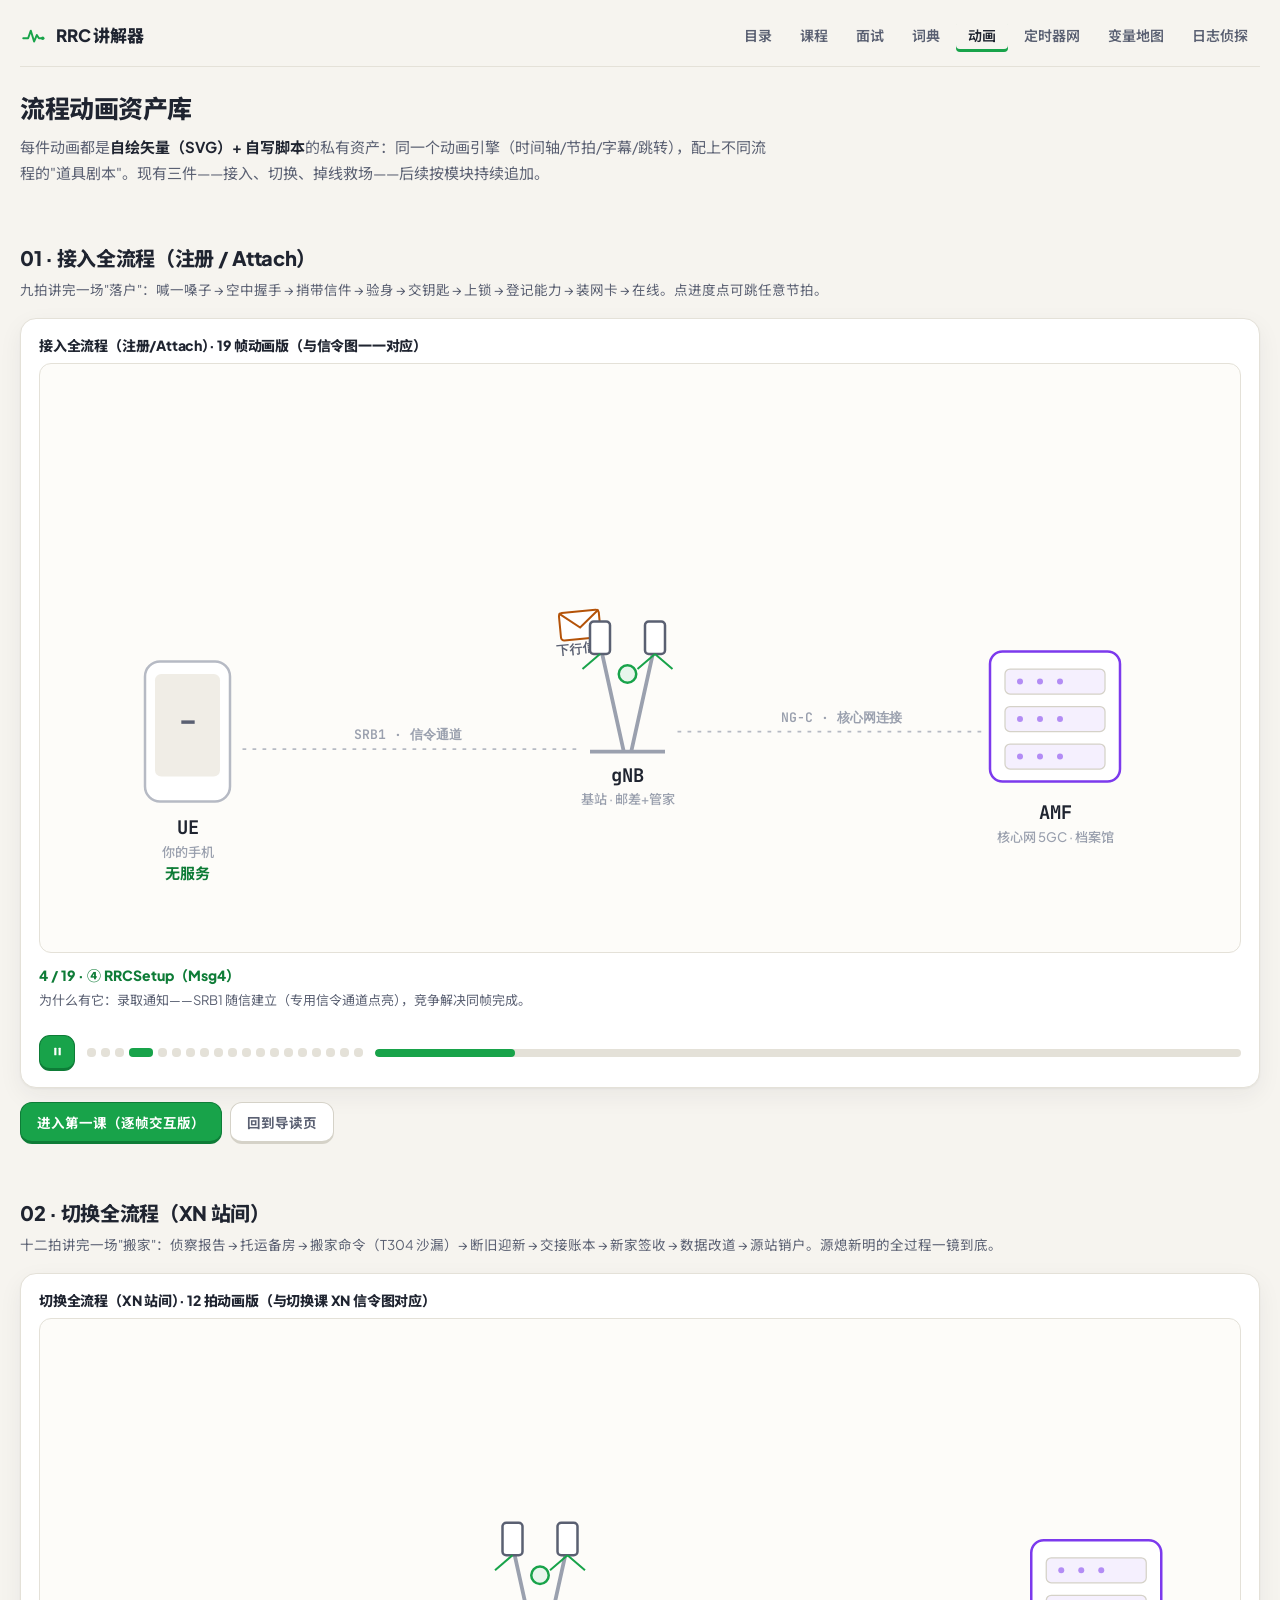
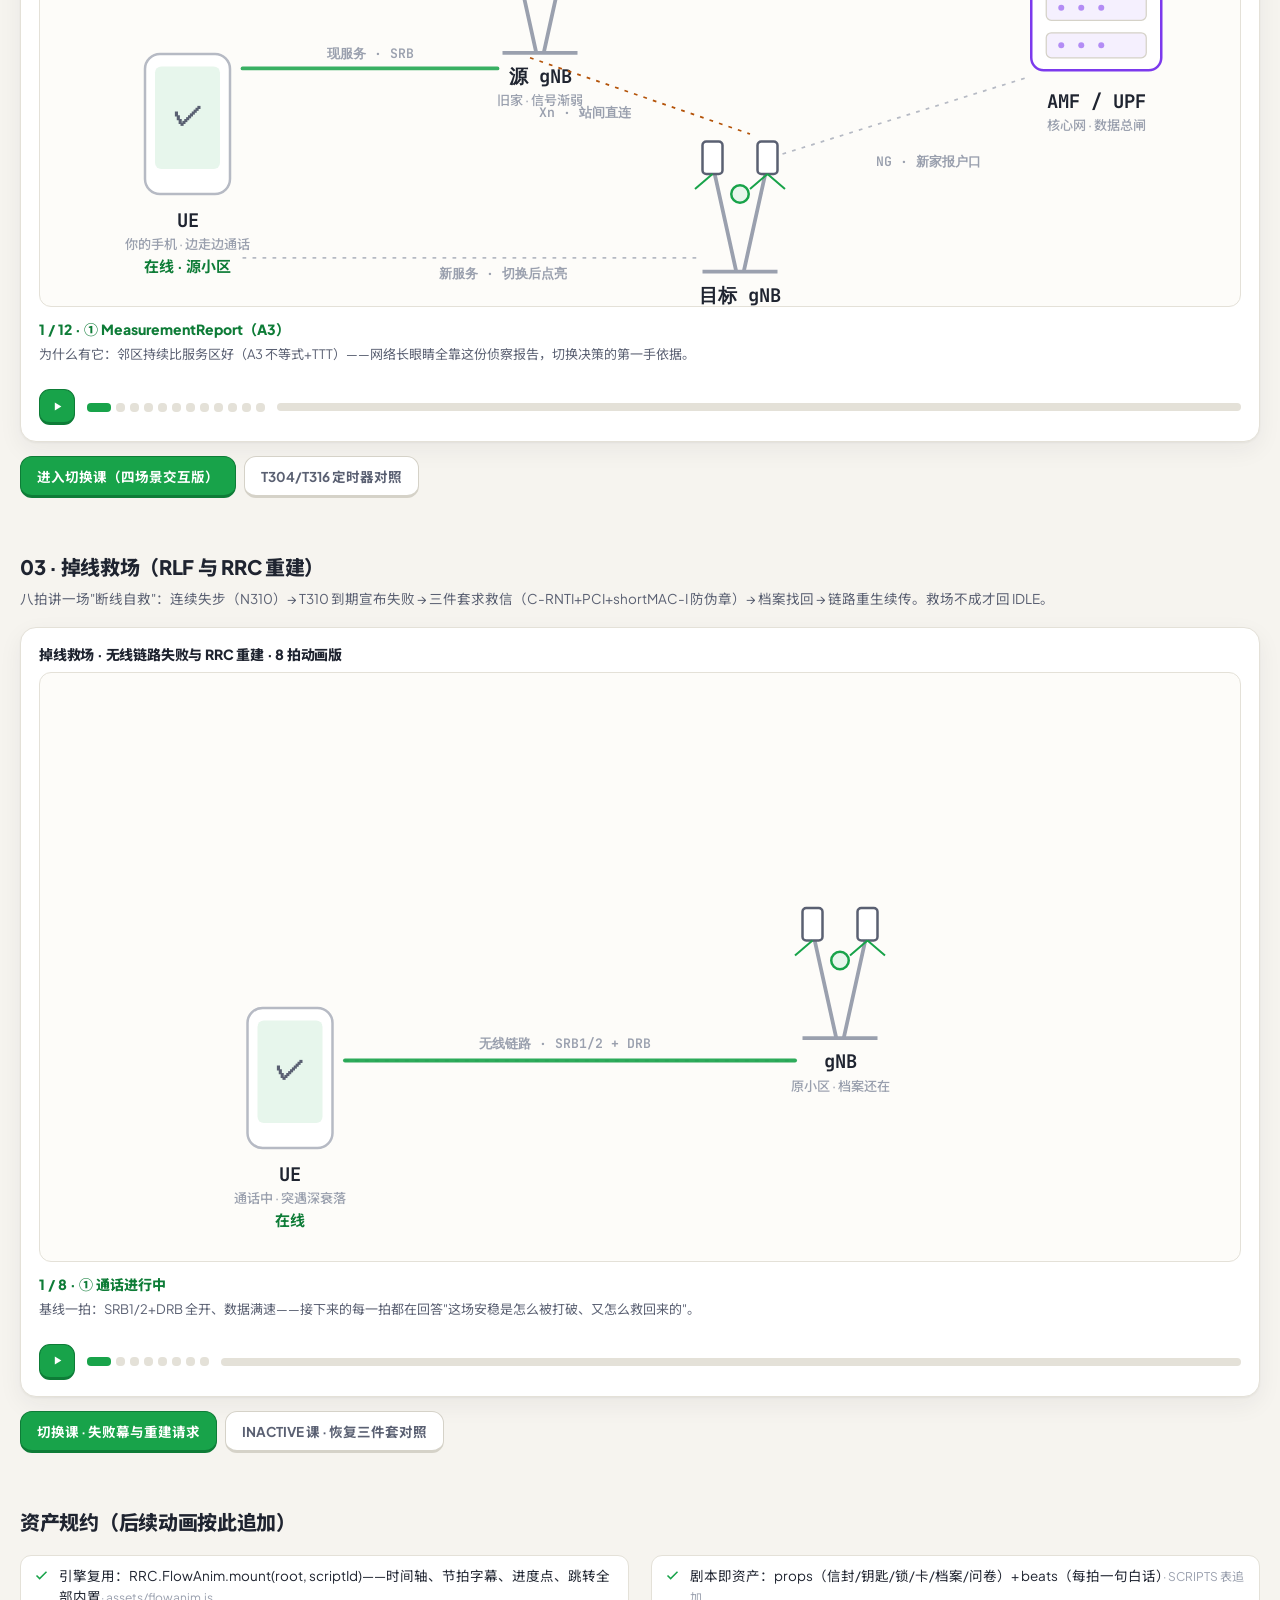
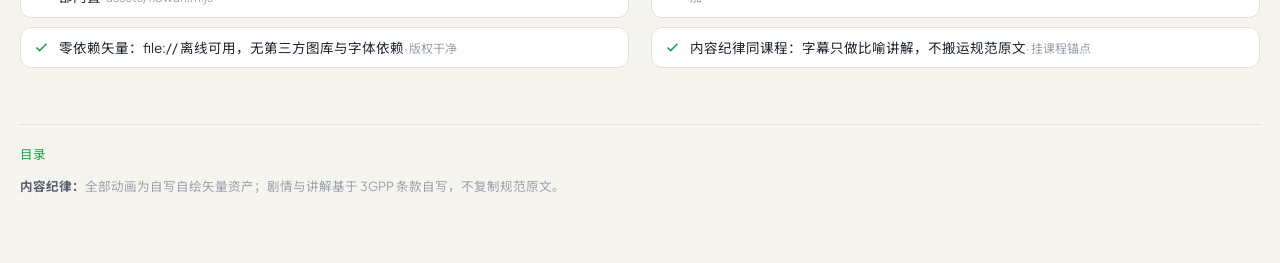
==== commit 28e623fd: "免费层大更新：两级手风琴目录+词典协议分组+面试模式页+411 条销账口径+一句话版（免费两课）" ====
--- a/anim.html
+++ b/anim.html
@@ -20,6 +20,7 @@
   <nav class="topnav">
     <a class="navlink" href="index.html">目录</a>
     <a class="navlink" href="app.html">课程</a>
+    <a class="navlink" href="interview.html">面试</a>
     <a class="navlink" href="dict.html">词典</a>
     <a class="navlink on" href="anim.html">动画</a>
     <a class="navlink" href="timer-net.html">定时器网</a>
--- a/assets/site.css
+++ b/assets/site.css
@@ -105,7 +105,67 @@
 .canvas-hint.off{opacity:0}
 
 /* svg 消息（数据语义色已在 JS 内联，文本/编号在此） */
-.msg{transition:opacity .35s;cursor:pointer}
+.msg{transition:opacity .5s;cursor:pointer}
+
+/* ---------- 讲解面板：一句话版（初学模式，2026-09-30） ---------- */
+.plain-toggle{display:inline-flex;align-items:center;gap:6px;font:700 11.5px var(--sans);color:var(--tx3);
+  cursor:pointer;text-transform:none;letter-spacing:0;margin-left:auto;flex:none;user-select:none}
+.plain-toggle input{display:none}
+.pt-track{width:28px;height:16px;border-radius:999px;background:var(--bd);position:relative;transition:background .2s;flex:none}
+.pt-knob{position:absolute;top:2px;left:2px;width:12px;height:12px;border-radius:50%;background:#FFFFFF;
+  transition:left .2s;box-shadow:0 1px 2px rgba(0,0,0,.25)}
+.plain-toggle input:checked + .pt-track{background:var(--accent)}
+.plain-toggle input:checked + .pt-track .pt-knob{left:14px}
+.plain-box{margin:10px 0 2px;padding:10px 14px 11px;background:var(--accent-bg);border:1px solid var(--bd2);
+  border-left:3px solid var(--accent);border-radius:10px}
+.plain-box .pb-cap{display:block;font:800 10.5px var(--mono);letter-spacing:1.5px;color:var(--accent-deep);margin-bottom:3px}
+.plain-box p{margin:0;font-size:14px;line-height:1.72;color:var(--tx1);font-weight:500}
+
+/* ---------- 面试模式（2026-10-01） ---------- */
+.iv-tabs{display:flex;gap:8px;margin-top:20px}
+.iv-tabs button{background:#FFFFFF;border:1px solid var(--bd2);border-bottom-width:3px;border-radius:12px;
+  color:var(--tx2);font:700 13.5px var(--sans);padding:9px 18px;transition:all .15s}
+.iv-tabs button.on{background:var(--accent);border-color:var(--accent-deep);color:#FFFFFF}
+.iv-config,.iv-exam,.iv-result,.iv-wb{margin-top:16px;background:var(--panel);border:1px solid var(--bd);
+  border-radius:16px;box-shadow:var(--shadow-card);padding:20px 24px}
+.iv-row{display:flex;align-items:center;gap:12px;margin-top:14px;flex-wrap:wrap}
+.iv-cap{font:800 12px var(--mono);color:var(--tx3);width:44px;flex:none}
+.iv-scope{background:#FFFFFF;border:1px solid var(--bd2);border-radius:10px;color:var(--tx1);
+  font:500 14px var(--sans);padding:9px 12px;min-width:220px}
+.iv-seg{display:flex;border:1px solid var(--bd2);border-radius:10px;overflow:hidden;background:#FFFFFF}
+.iv-seg button{border:0;background:transparent;color:var(--tx2);font:700 13px var(--sans);padding:8px 16px;transition:all .15s}
+.iv-seg button.on{background:var(--accent);color:#FFFFFF}
+.iv-meta{font-size:13px;color:var(--tx2);margin-top:14px;line-height:1.7}
+.iv-meta b{color:var(--accent-deep)}
+.iv-actions{display:flex;gap:10px;margin-top:18px;flex-wrap:wrap}
+.iv-top{display:flex;justify-content:space-between;align-items:center}
+.iv-prog{font:800 13px var(--mono);color:var(--tx2)}
+.iv-timer{font:800 15px var(--mono);color:var(--accent-deep);background:var(--accent-bg);
+  border-radius:10px;padding:4px 12px}
+.iv-top .progressbar{display:none}
+.iv-qmeta{margin-top:14px;font:600 12.5px var(--mono);color:var(--tx3);display:flex;align-items:center;gap:6px;flex-wrap:wrap}
+.iv-q{font-weight:800;font-size:16.5px;line-height:1.65;margin-top:10px;letter-spacing:-.2px}
+.iv-opts{display:flex;flex-direction:column;gap:9px;margin-top:14px}
+.iv-opt{text-align:left;background:#FFFFFF;border:1px solid var(--bd2);border-radius:12px;
+  color:var(--tx1);font:500 14px/1.6 var(--sans);padding:11px 15px;transition:all .15s}
+.iv-opt:hover:not(:disabled){border-color:var(--accent)}
+.iv-opt.correct{border-color:var(--ok);background:#EFFAF3;box-shadow:inset 0 0 0 1px var(--ok)}
+.iv-opt.wrong{border-color:var(--danger);background:#FDF1F0}
+.iv-opt:disabled{cursor:default;color:var(--tx2)}
+.iv-feed{margin-top:14px;padding:12px 16px;border-radius:12px;font-size:13.5px;line-height:1.7}
+.iv-feed.good{background:#EFFAF3;border:1px solid var(--ok)}
+.iv-feed.bad{background:#FDF1F0;border:1px solid var(--danger)}
+.iv-feed b{font-weight:800}
+.iv-result .iv-score{font-size:15px;color:var(--tx2)}
+.iv-result .iv-score b{font:800 34px var(--mono);color:var(--accent-deep);display:block;margin-bottom:4px}
+.iv-domains{display:flex;gap:8px;flex-wrap:wrap;margin-top:10px}
+.iv-wrong{border:1px solid var(--bd);border-radius:12px;padding:13px 16px;margin-top:11px;background:var(--bg)}
+.ivw-q{font-weight:700;font-size:13.5px;line-height:1.65}
+.ivw-a{font-size:13px;color:var(--tx2);margin-top:6px;line-height:1.65}
+.ivw-a .bad{color:var(--danger)}
+.ivw-a .good{color:var(--ok)}
+.ivw-why{font-size:12.5px;color:var(--tx2);margin-top:7px;line-height:1.7;border-top:1px dashed var(--bd);padding-top:8px}
+.ivw-foot{margin-top:8px;font-size:13px;display:flex;align-items:center;gap:8px;flex-wrap:wrap}
 .msg:hover{opacity:.85}
 .msg.future:hover{opacity:.55}
 .msg:hover .mlabel,.msg:hover .fx-label{text-decoration:underline;text-underline-offset:3px}
@@ -114,7 +174,7 @@
 .msg.active{opacity:1}
 .wire{stroke-dasharray:1;stroke-dashoffset:0}
 .msg.future .wire{stroke-dashoffset:1}
-.msg.active .wire{animation:draw .45s ease forwards}
+.msg.active .wire{animation:draw .65s ease forwards}
 @keyframes draw{from{stroke-dashoffset:1}to{stroke-dashoffset:0}}
 .mlabel{font:700 12.5px var(--mono);fill:var(--tx1);text-anchor:middle}
 .chan{font:600 10.5px var(--mono);fill:var(--tx3);text-anchor:middle}
@@ -337,6 +397,33 @@
   padding:16px 18px;display:flex;gap:14px;align-items:center;justify-content:space-between;flex-wrap:wrap;box-shadow:var(--shadow-card)}
 .license-card .lc-t{font-weight:800;font-size:14px}
 .license-card .lc-d{font-size:12.5px;color:var(--tx2);margin-top:3px}
+
+/* ---------- Hub：学习域分组目录（2026-09-30 重构 · 10-01 两级手风琴） ---------- */
+.pathline.gnav{scroll-margin-top:24px}
+button.pathstep{cursor:pointer}
+button.pathstep:hover{border-color:var(--accent)}
+button.pathstep:focus-visible{outline:2px solid var(--accent);outline-offset:2px}
+.hub-headrow{display:flex;align-items:center;justify-content:space-between;gap:10px;margin-top:20px}
+.hub-headrow h2.sec{margin-top:0}
+.hub-expand{flex:none}
+.hubgroup{margin-top:26px;scroll-margin-top:24px}
+.ghead{display:flex;align-items:flex-start;gap:14px;padding:6px 10px 10px;cursor:pointer;border-radius:12px;
+  transition:background .15s;user-select:none}
+.ghead:hover{background:var(--inset)}
+.ghead:focus-visible{outline:2px solid var(--accent);outline-offset:2px}
+.gtog{flex:none;width:20px;height:20px;border-radius:6px;background:var(--bg);border:1px solid var(--bd2);
+  display:inline-flex;align-items:center;justify-content:center;color:var(--tx3);margin-top:3px;transition:transform .18s}
+.hubgroup:not(.closed) .gtog{transform:rotate(90deg)}
+.gnum{font:800 13px var(--mono);color:var(--accent-deep);background:var(--accent-bg);border:1px solid var(--bd2);
+  border-radius:10px;padding:6px 10px;flex:none;margin-top:2px}
+.gtxt{flex:1;min-width:0}
+.gname{font-weight:800;font-size:15px;letter-spacing:-.2px}
+.gdesc{font-size:12.5px;color:var(--tx3);margin-top:2px;line-height:1.5}
+.gcount{font:700 11.5px var(--mono);color:var(--tx3);background:var(--inset);border-radius:999px;padding:4px 10px;flex:none;margin-top:3px}
+.hubgroup .mgrid{margin-top:2px}
+.hubgroup.closed .gbody{display:none}
+.hubgroup.closed .gdesc{display:none}
+.hubgroup.closed .ghead{padding-bottom:6px}
 .license-state{font:700 12px var(--mono);padding:4px 10px;border-radius:999px;background:var(--inset);color:var(--tx3)}
 .license-state.on{background:var(--accent-bg);color:var(--accent-deep)}
 
@@ -465,6 +552,12 @@
   padding:16px 20px;margin-top:12px;transition:border-color .2s}
 .dict-card.hit{border-color:var(--nas);box-shadow:0 0 0 3px #F5F0FE}
 .dc-top{display:flex;align-items:baseline;gap:10px;flex-wrap:wrap}
+.dc-head{display:flex;align-items:baseline;gap:10px;flex-wrap:wrap;cursor:pointer;user-select:none}
+.dc-tog{flex:none;align-self:center;width:18px;height:18px;border-radius:5px;background:var(--bg);border:1px solid var(--bd2);
+  display:inline-flex;align-items:center;justify-content:center;color:var(--tx3);transition:transform .18s;margin-left:auto}
+.dict-card.open .dc-tog{transform:rotate(90deg)}
+.dict-card:not(.open) .dc-full{display:none}
+.dict-card .dc-head:hover .dc-term{color:var(--accent-deep)}
 .dc-term{font:800 15.5px var(--sans);color:var(--tx1);letter-spacing:-.2px}
 .dc-spec{font:600 11px var(--mono);color:var(--nas);background:#F5F0FE;border-radius:6px;padding:2px 8px}
 .dc-brief{font:600 13px var(--sans);color:var(--accent-deep);margin-top:8px}
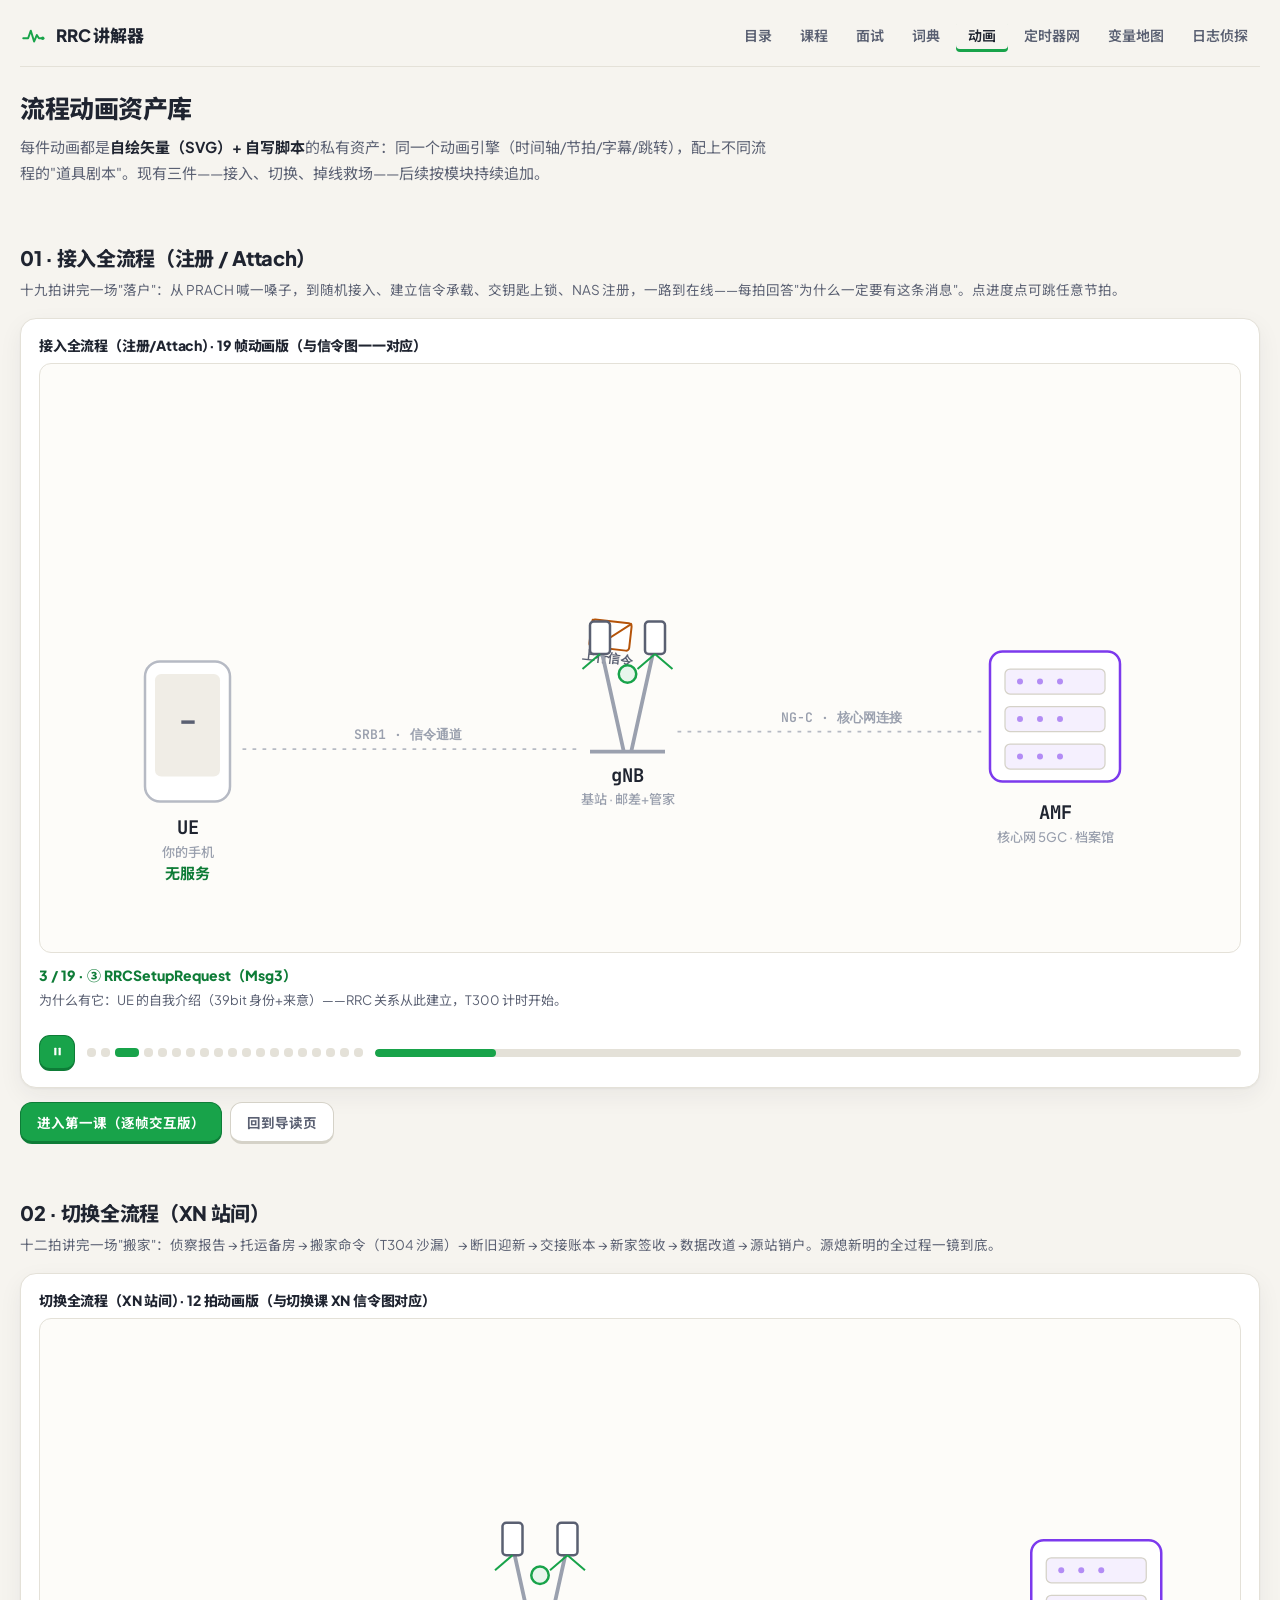
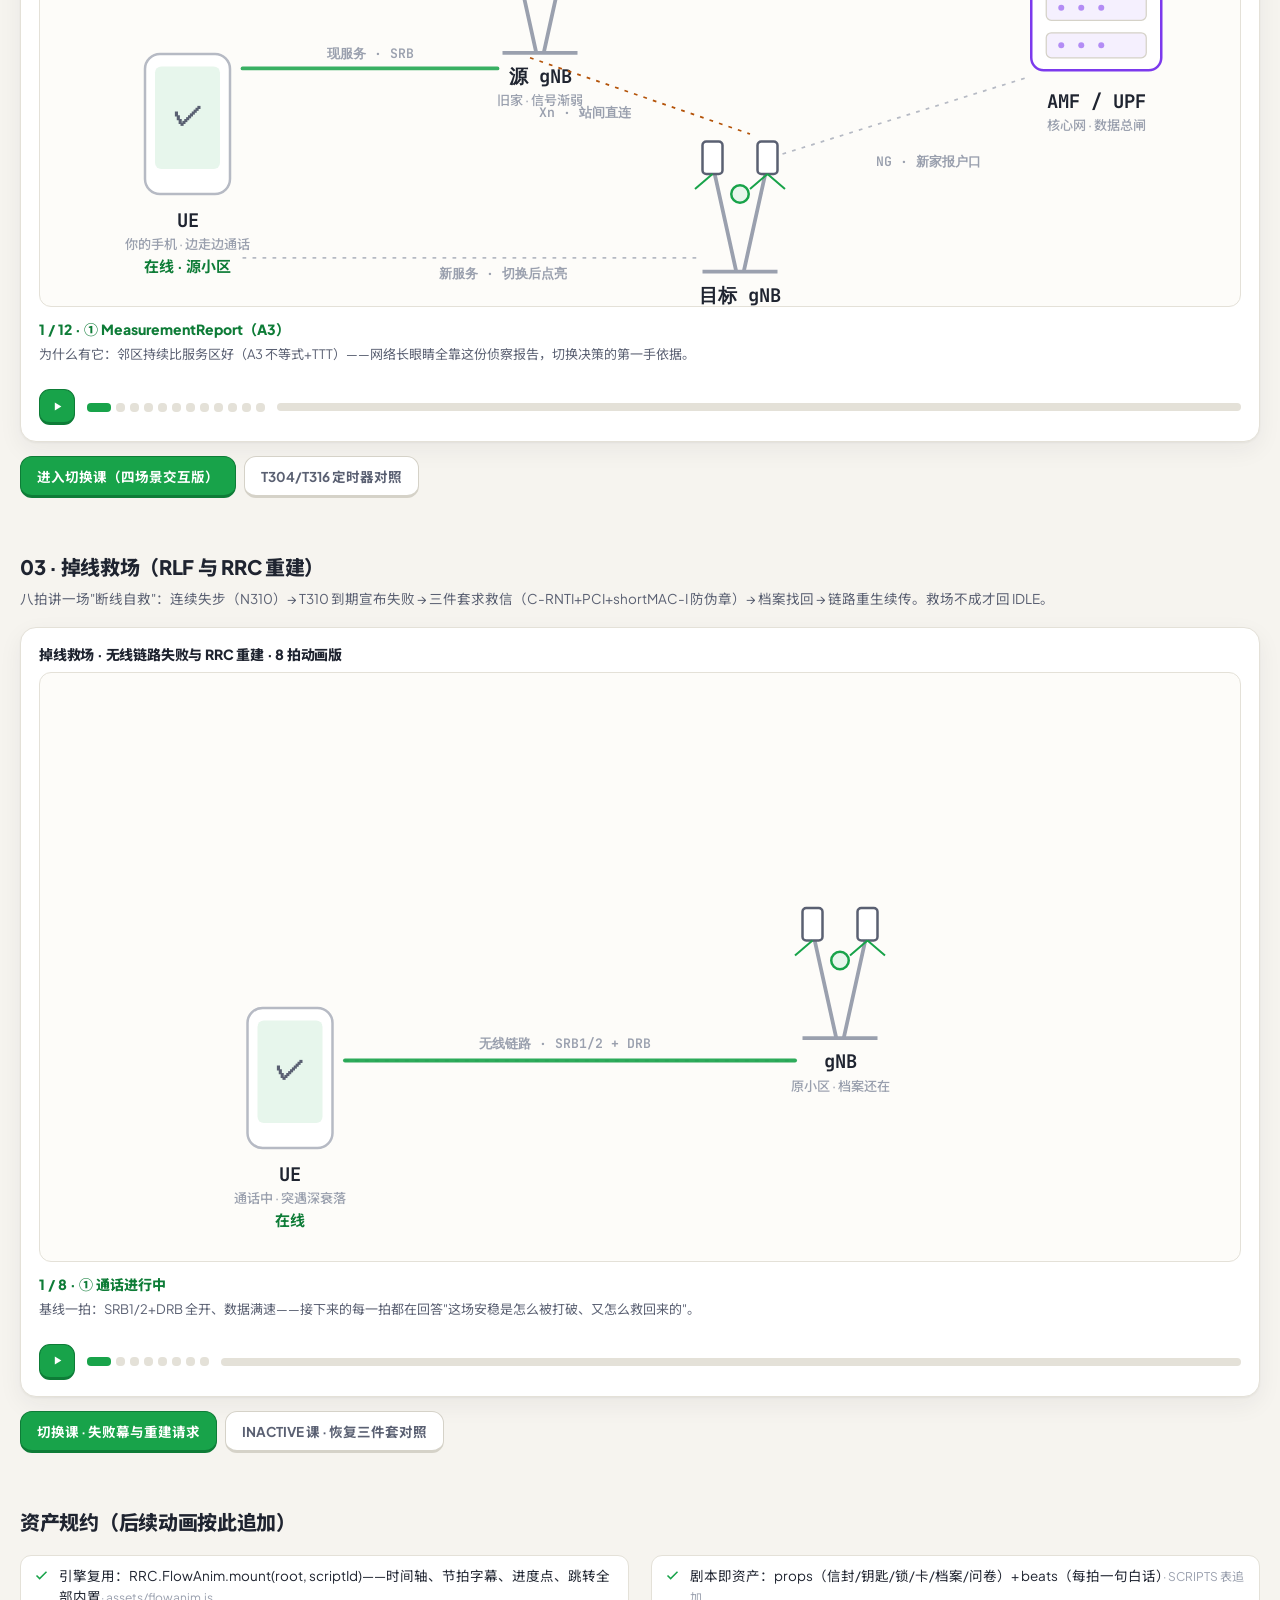
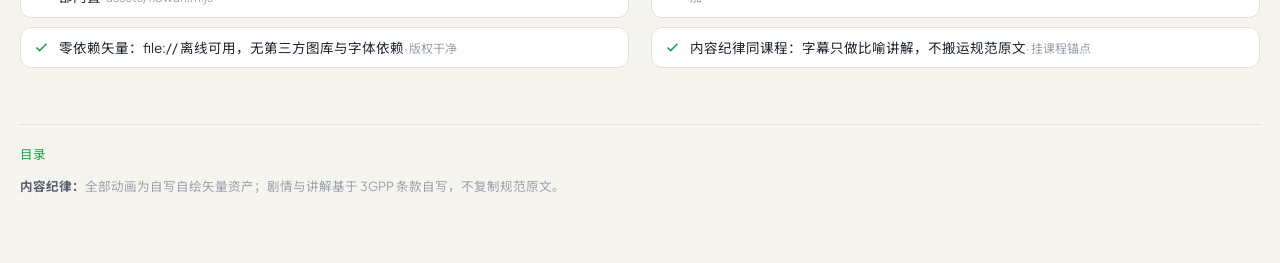
==== commit 97eecd9b: "夜班二轮口径修复同步：README 模板重写至 37 模块现状、gate 横幅 892、工具页/interview/app/index 口径统一（源仓 b68b322）" ====
--- a/anim.html
+++ b/anim.html
@@ -36,7 +36,7 @@
 
 <section class="intro-sec">
   <h2 class="sec">01 · 接入全流程（注册 / Attach）</h2>
-  <p class="sec-sub">九拍讲完一场"落户"：喊一嗓子 → 空中握手 → 捎带信件 → 验身 → 交钥匙 → 上锁 → 登记能力 → 装网卡 → 在线。点进度点可跳任意节拍。</p>
+  <p class="sec-sub">十九拍讲完一场"落户"：从 PRACH 喊一嗓子，到随机接入、建立信令承载、交钥匙上锁、NAS 注册，一路到在线——每拍回答"为什么一定要有这条消息"。点进度点可跳任意节拍。</p>
   <div id="attach-anim"></div>
   <div class="who-row" style="margin-top:14px">
     <a class="btn primary" href="app.html#ma">进入第一课（逐帧交互版）</a>
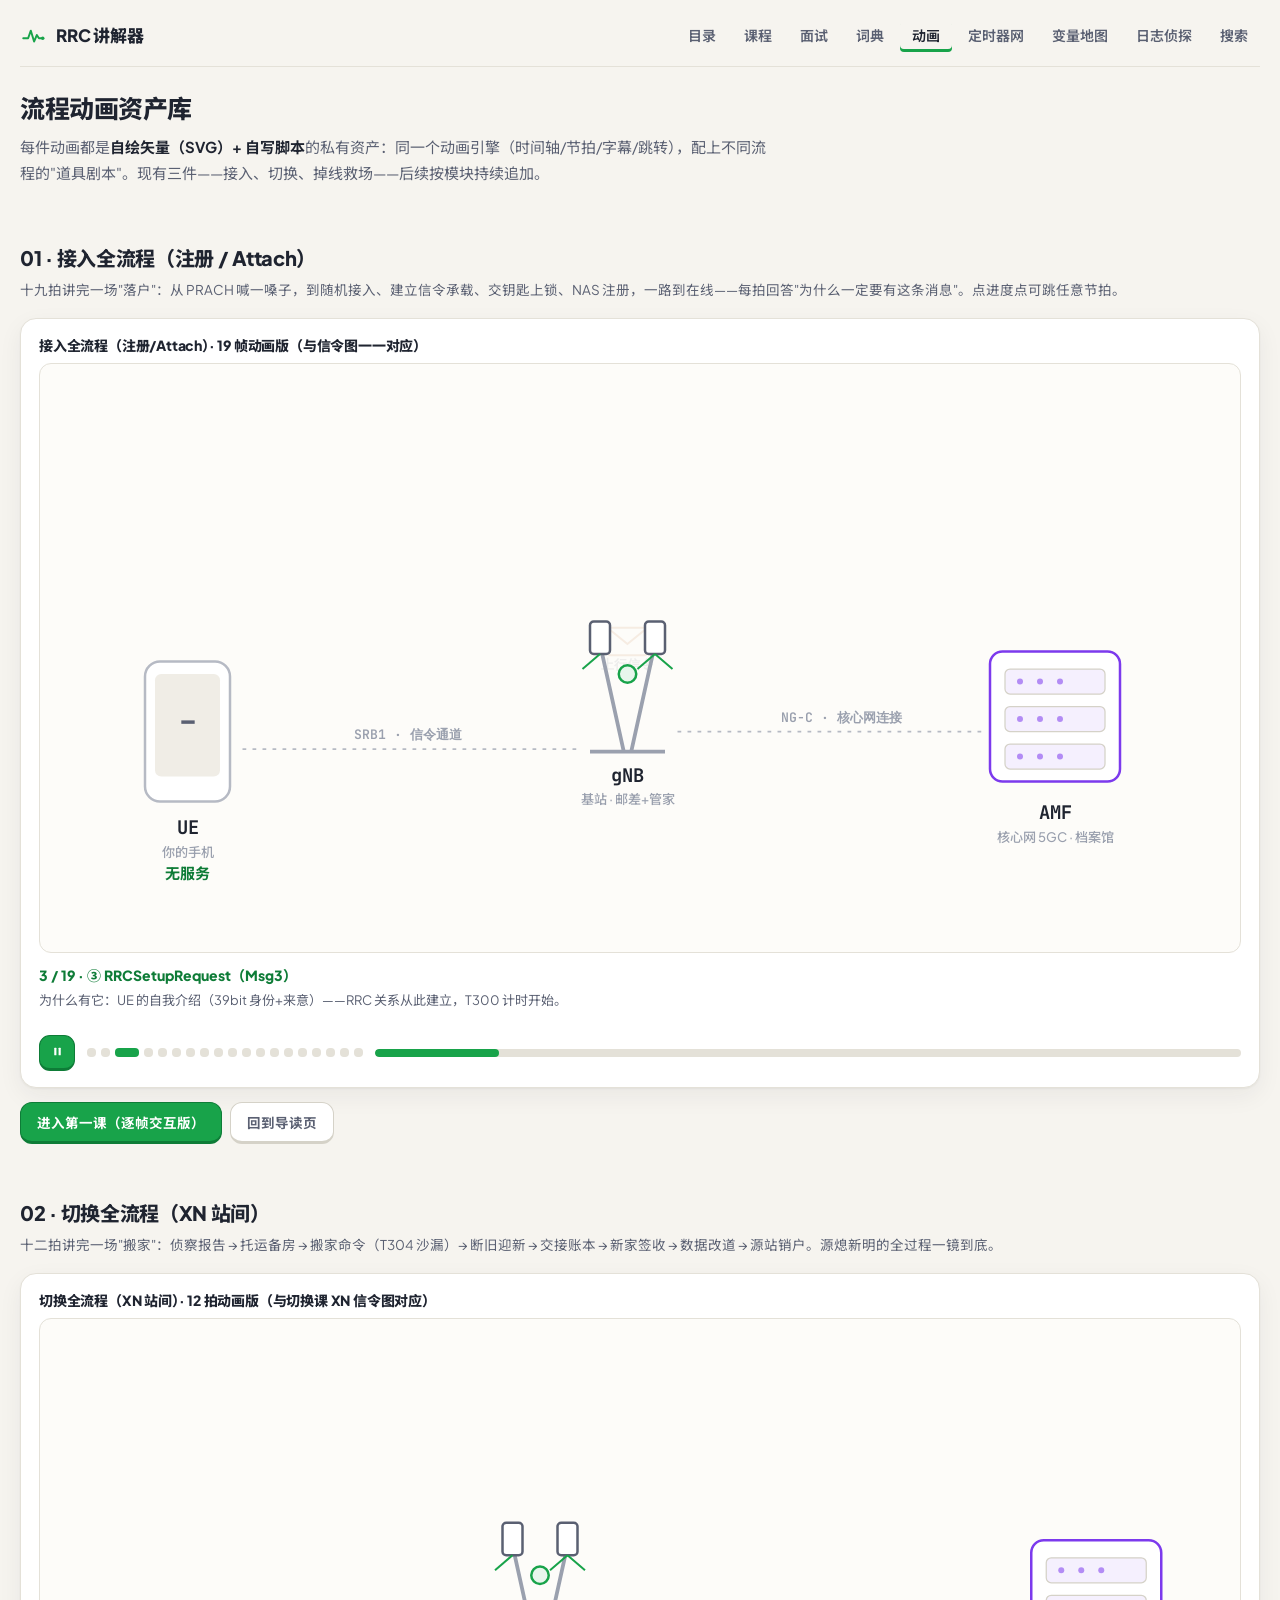
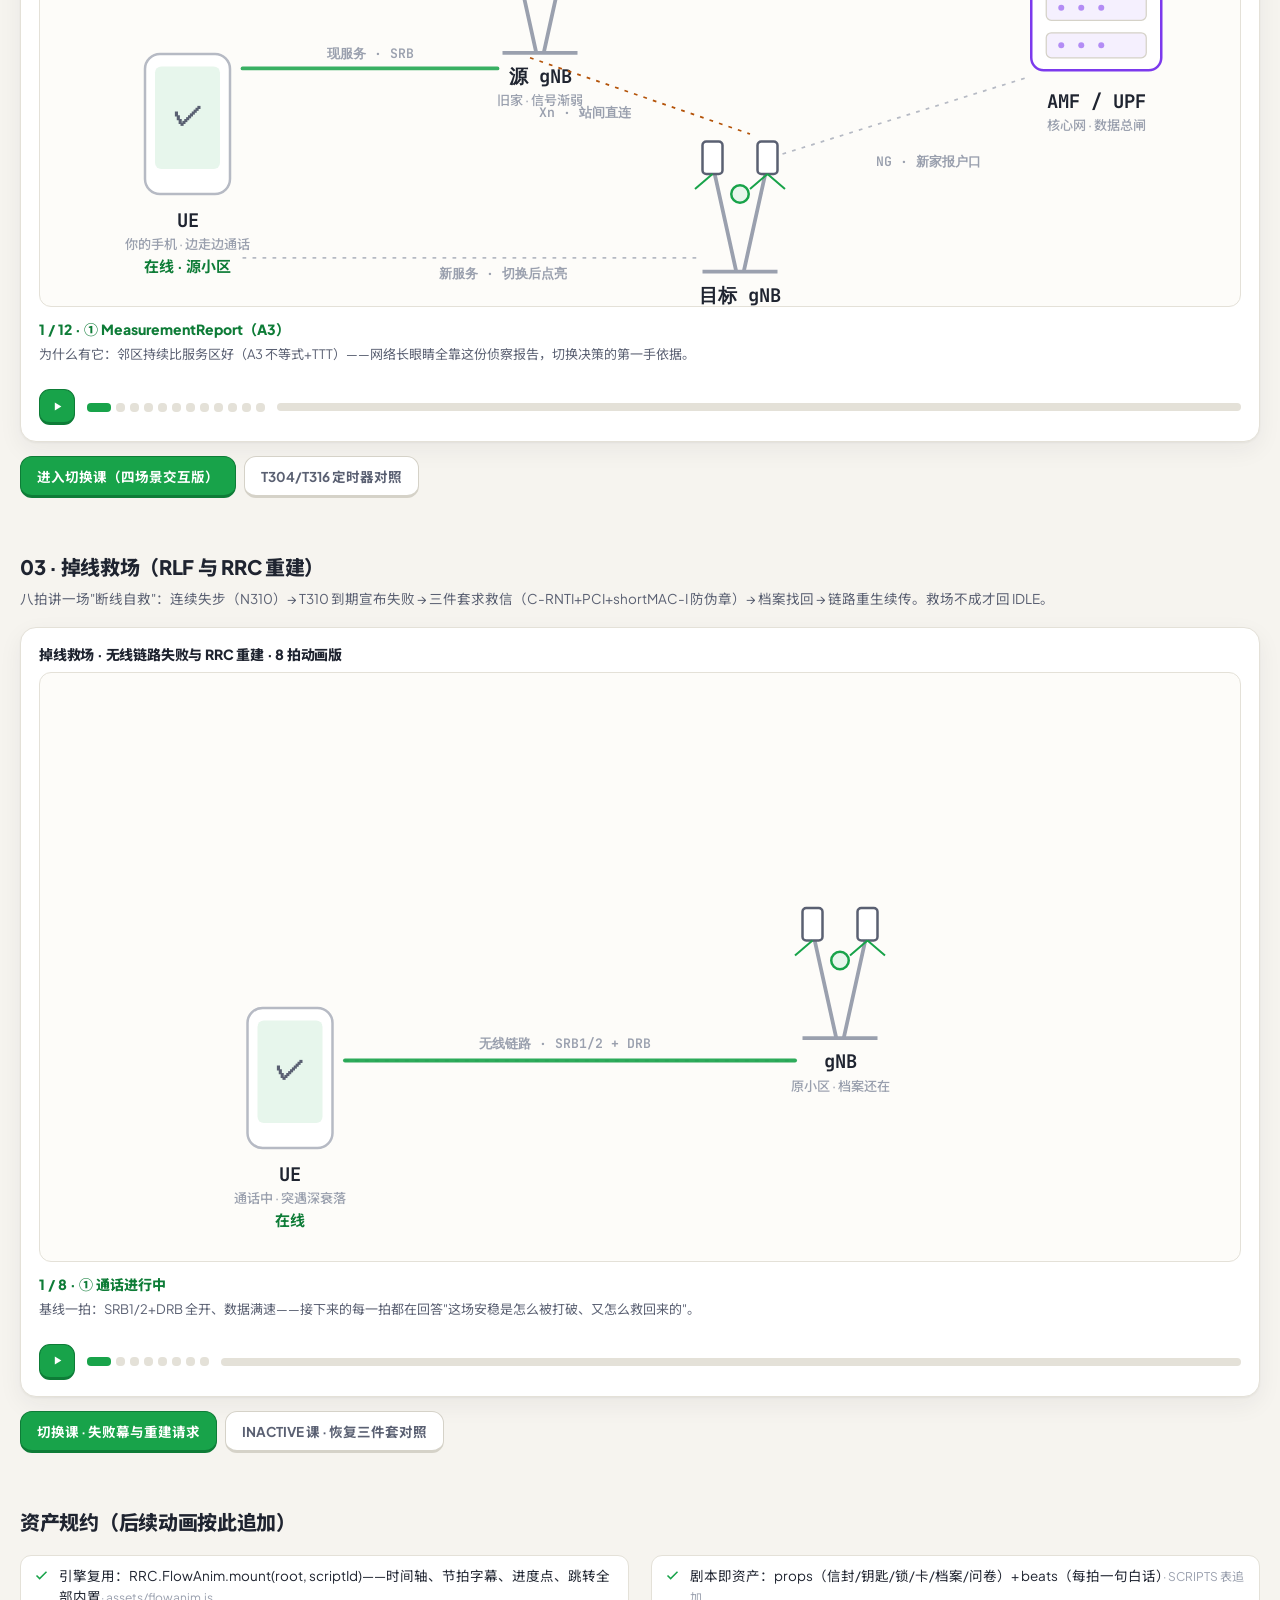
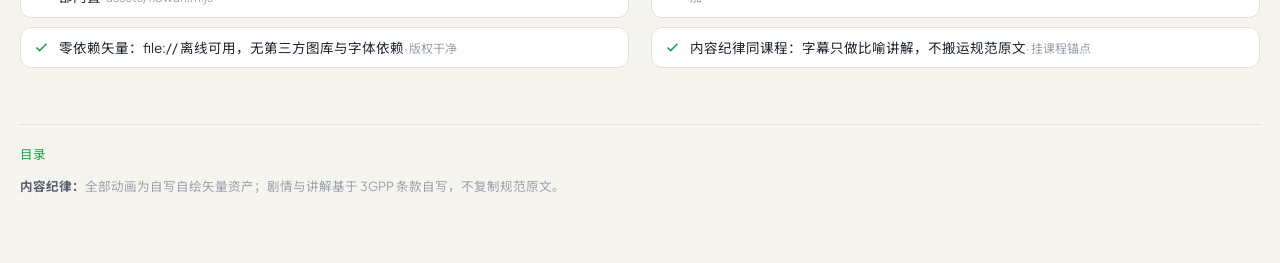
==== commit f01eba51: "长程计划 v2 发行包：39 模块/988 锚点口径、search 页+搜索索引入包、interview SM-2 复习、日志侦探八案卷（源仓 815693d）" ====
--- a/anim.html
+++ b/anim.html
@@ -26,6 +26,7 @@
     <a class="navlink" href="timer-net.html">定时器网</a>
     <a class="navlink" href="variables-map.html">变量地图</a>
     <a class="navlink" href="log-detective.html">日志侦探</a>
+    <a class="navlink" href="search.html">搜索</a>
   </nav>
 </header>
 
--- a/assets/site.css
+++ b/assets/site.css
@@ -391,6 +391,7 @@
 .btn.primary{background:var(--accent);border-color:var(--accent-deep);color:#FFFFFF}
 .btn.primary:hover{background:var(--accent-deep)}
 .btn.sm{padding:5px 12px;font-size:12.5px;border-radius:10px}
+.btn.accent{background:var(--accent-bg);border-color:var(--accent);color:var(--accent-deep)}
 .progressbar{height:10px;border-radius:5px;background:var(--bd);overflow:hidden;margin-top:8px}
 .progressbar i{display:block;height:100%;background:var(--accent);border-radius:5px;transition:width .4s}
 .license-card{margin-top:18px;background:var(--panel);border:1px solid var(--bd);border-radius:16px;
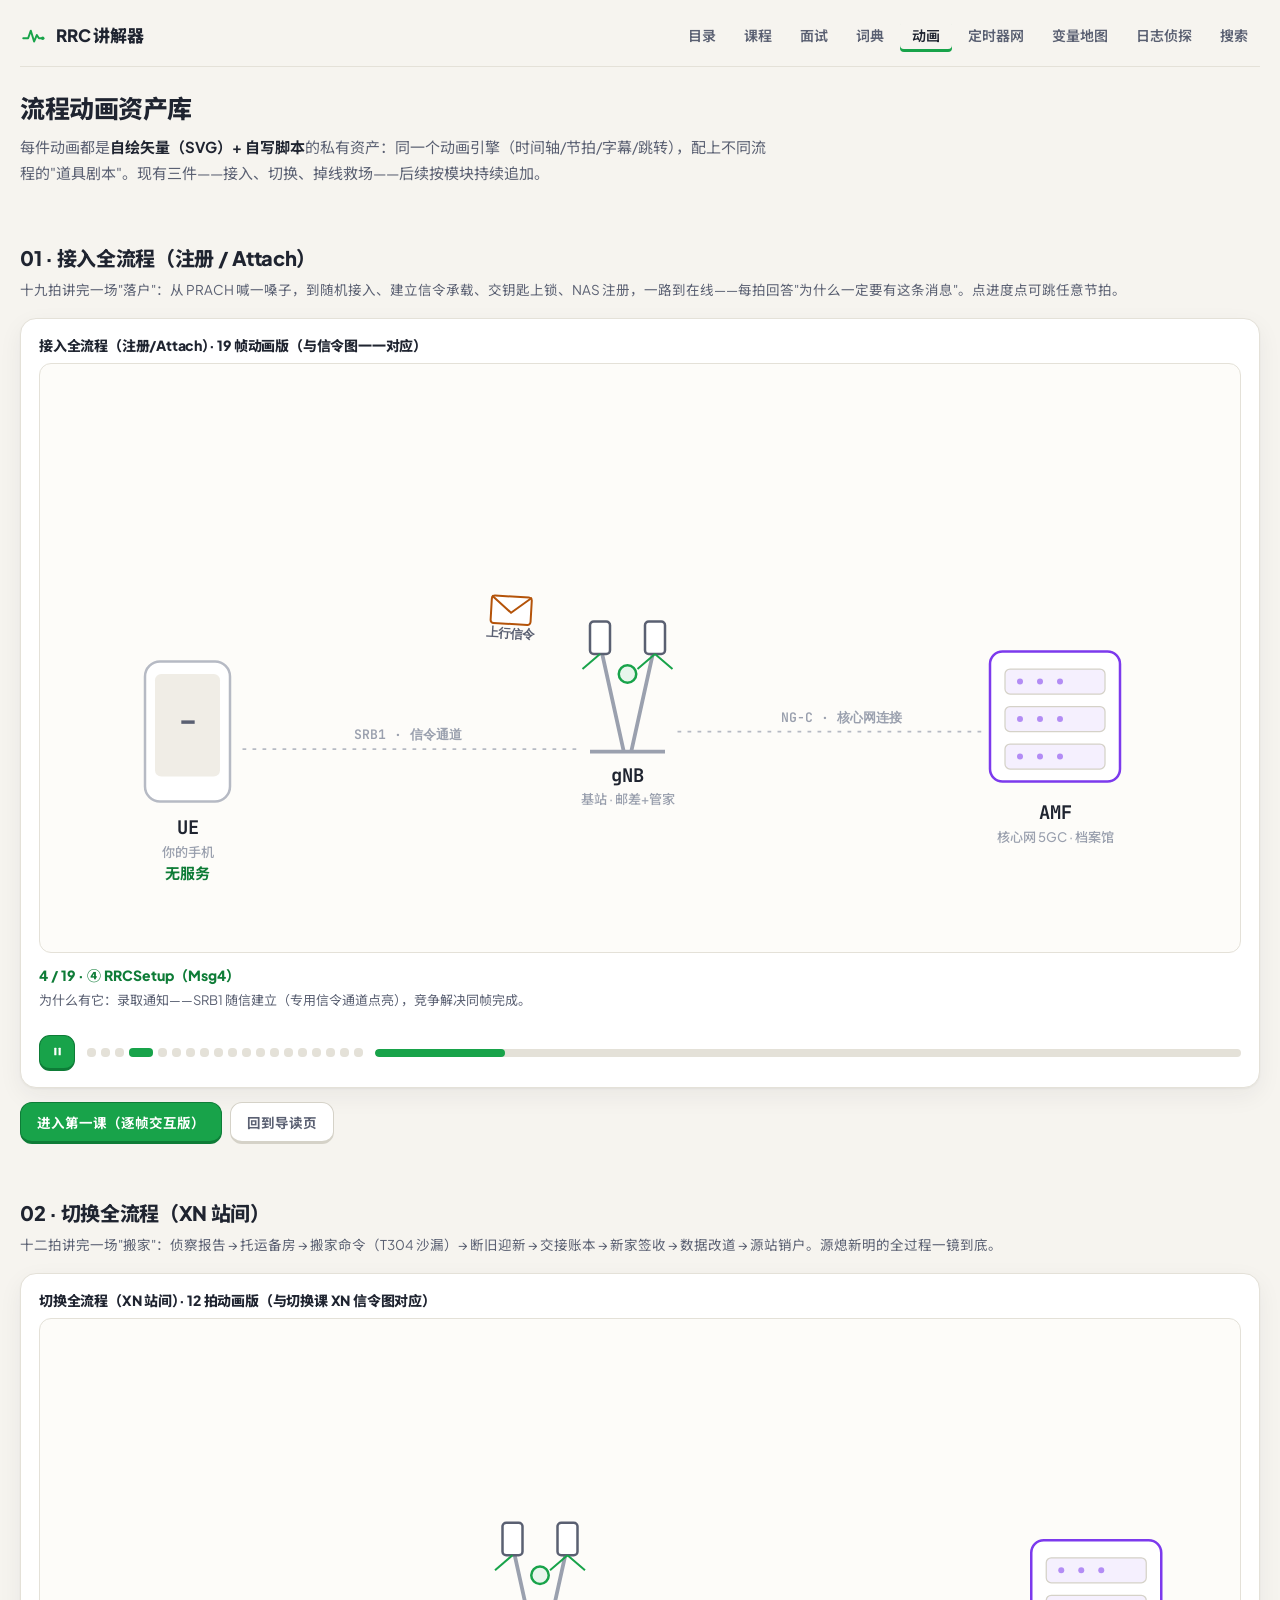
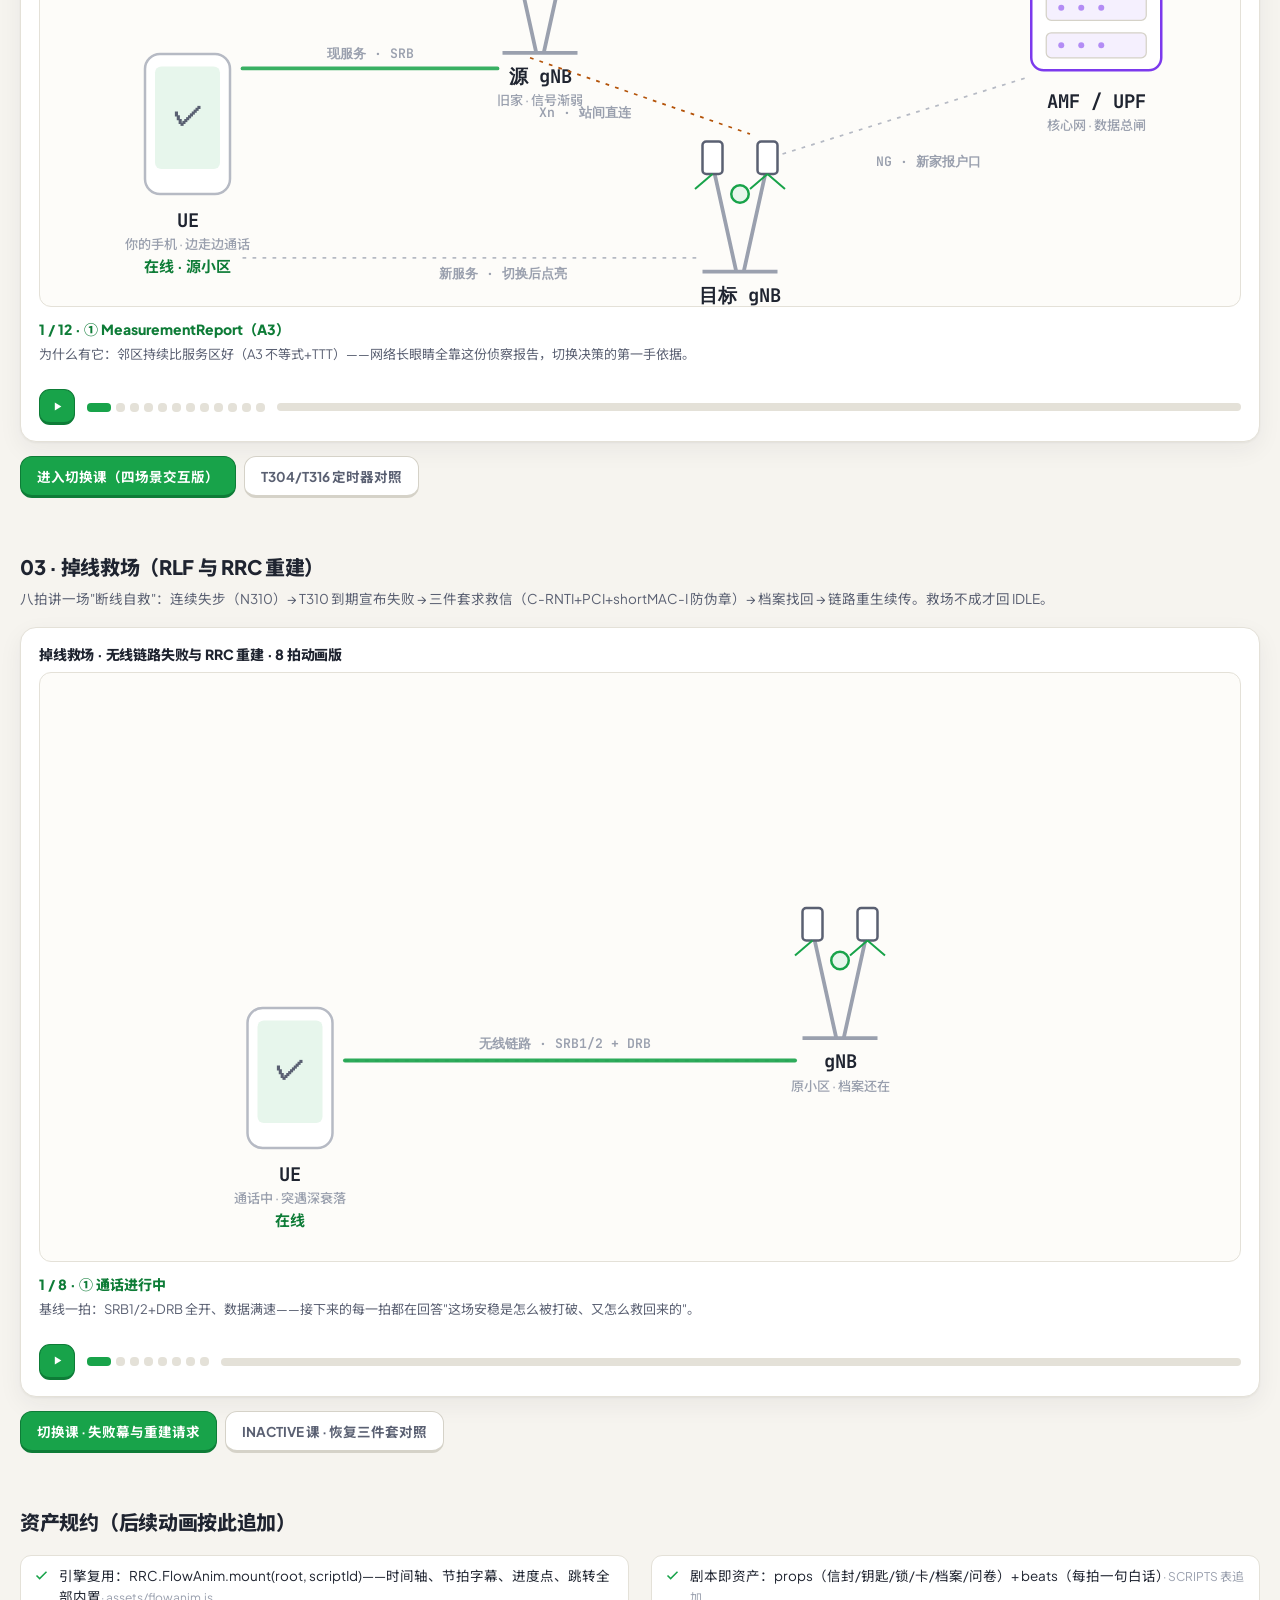
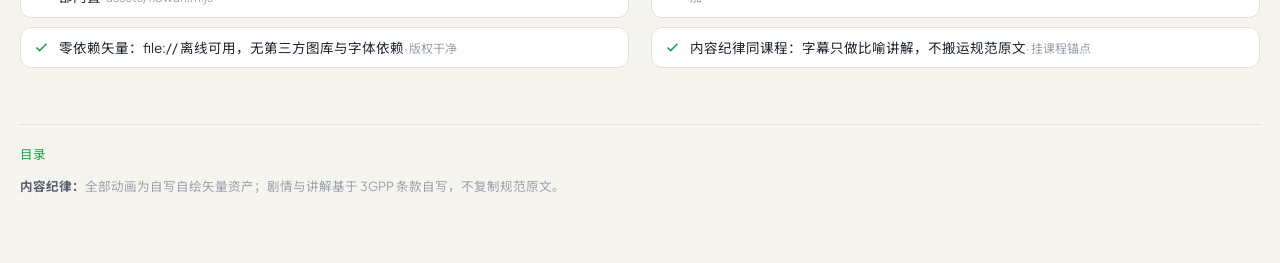
==== commit d6ed8e8f: "v4 实现轮发行包：42 模块（M41 架构总纲入包）/1189 锚点/岗位学习路径/SEO（OG+sitemap+robots）/词典 100 词条/索引 1027（源仓 v4 块1-7）" ====
--- a/anim.html
+++ b/anim.html
@@ -5,6 +5,10 @@
 <meta name="viewport" content="width=device-width, initial-scale=1">
 <title>流程动画资产库 — RRC 讲解器</title>
 <meta name="description" content="自绘 SVG 流程动画资产库：把 3GPP 流程讲成看得见的故事。第一件资产：接入全流程（注册/Attach）60 秒动画。">
+<meta property="og:title" content="动画资产库 · RRC 讲解器">
+<meta property="og:description" content="attach/切换/重建三件信令动画，逐节拍讲解。">
+<meta property="og:type" content="website">
+<meta property="og:url" content="https://nossell.github.io/5g-rrc-explainer/anim.html">
 <link rel="preconnect" href="https://fonts.googleapis.com">
 <link rel="preconnect" href="https://fonts.gstatic.com" crossorigin>
 <link href="https://fonts.googleapis.com/css2?family=Plus+Jakarta+Sans:wght@500;600;700;800&family=Noto+Sans+SC:wght@400;500;700&family=JetBrains+Mono:wght@400;500;600&display=swap" rel="stylesheet">
--- a/assets/site.css
+++ b/assets/site.css
@@ -138,6 +138,17 @@
 .iv-meta{font-size:13px;color:var(--tx2);margin-top:14px;line-height:1.7}
 .iv-meta b{color:var(--accent-deep)}
 .iv-actions{display:flex;gap:10px;margin-top:18px;flex-wrap:wrap}
+.iv-job-row{display:flex;gap:10px;margin-top:8px;flex-wrap:wrap}
+.iv-job-card{flex:1;min-width:170px;text-align:left;border:1px solid var(--bd2);border-radius:12px;
+  background:#FFFFFF;cursor:pointer;padding:12px 14px;display:flex;flex-direction:column;gap:4px;
+  font-family:var(--sans);transition:border-color .15s,box-shadow .15s}
+.iv-job-card:hover{border-color:var(--accent);box-shadow:0 2px 10px rgba(24,163,74,.15)}
+.iv-job-card b{font:800 14px var(--sans);color:var(--tx1)}
+.iv-job-card span{font-size:12px;color:var(--tx2);line-height:1.5}
+.iv-job-card i{font:700 11px var(--mono);color:var(--accent-deep);font-style:normal}
+.iv-job-card.dim{cursor:not-allowed;opacity:.55;background:var(--inset)}
+.iv-job-card.dim b{color:var(--tx2)}
+.iv-job-card.dim i{color:var(--tx3)}
 .iv-top{display:flex;justify-content:space-between;align-items:center}
 .iv-prog{font:800 13px var(--mono);color:var(--tx2)}
 .iv-timer{font:800 15px var(--mono);color:var(--accent-deep);background:var(--accent-bg);
@@ -633,3 +644,34 @@
 .ref-badge{cursor:pointer}
 .ref-pop{margin:6px 0 2px;padding:9px 12px;border:1px dashed var(--bd);border-radius:8px;background:var(--inset);font:12.5px/1.7 var(--sans);color:var(--tx2);max-width:640px}
 .ref-pop b{color:var(--tx1)}
+
+/* 打印讲义（卅六轮）：隐藏交互控件与导航，保留标题/信令图/讲解正文/失败卡 */
+@media print {
+  .top, .topnav, .hero, .hub-tools, .controls, .dots, .speed, .scn, .branch, .progressbar,
+  .gate, .license-card, .hub-headrow, footer, .ref-pop, .pdot { display: none !important; }
+  body { background: #FFFFFF; }
+  .wrap { max-width: 100%; padding: 0; }
+  .panel, .workbench, .plainbox, .failcard, .dict-card { box-shadow: none !important; border-color: #CCCCCC !important; }
+  .plain, .narr { font-size: 12px; }
+  /* 信令图未播放消息打印时加深（讲义要整图可读） */
+  .msg.future { opacity: 1 !important; }
+  a { text-decoration: none; color: inherit; }
+}
+
+/* 岗位学习路径（卅八轮块4）：视图切换 + 周计划芯片 */
+.hub-viewbar{display:flex;gap:0;margin-top:20px;border:1px solid var(--bd2);border-radius:10px;overflow:hidden;width:fit-content;background:#FFFFFF}
+.hub-viewbar button{border:0;background:transparent;color:var(--tx2);font:700 13px var(--sans);padding:9px 18px;cursor:pointer;transition:all .15s}
+.hub-viewbar button.on{background:var(--accent);color:#FFFFFF}
+.jobpath{margin-top:16px}
+.jobweek{margin:14px 0 4px}
+.jobweek-t{display:flex;justify-content:space-between;font:700 13px var(--sans);color:var(--tx1);margin-bottom:8px}
+.jobweek-t span{font:700 12px var(--mono);color:var(--tx3)}
+.jobweek-row{display:flex;gap:8px;flex-wrap:wrap}
+.jobchip{display:inline-flex;align-items:center;gap:6px;border:1px solid var(--bd2);border-radius:999px;background:#FFFFFF;
+  color:var(--tx1);font:500 12.5px var(--sans);padding:5px 12px 5px 6px;text-decoration:none;transition:all .15s}
+.jobchip:hover{border-color:var(--accent)}
+.jobchip .jk{display:inline-flex;align-items:center;justify-content:center;width:20px;height:20px;border-radius:50%;
+  background:var(--inset);font:700 10px var(--mono);color:var(--tx2);font-style:normal;flex:none}
+.jobchip.done{border-color:var(--accent);background:var(--accent-bg)}
+.jobchip.done .jk{background:var(--accent);color:#FFFFFF}
+.jobchip.free .jk{border:1px solid var(--accent);color:var(--accent-deep);background:#FFFFFF}
